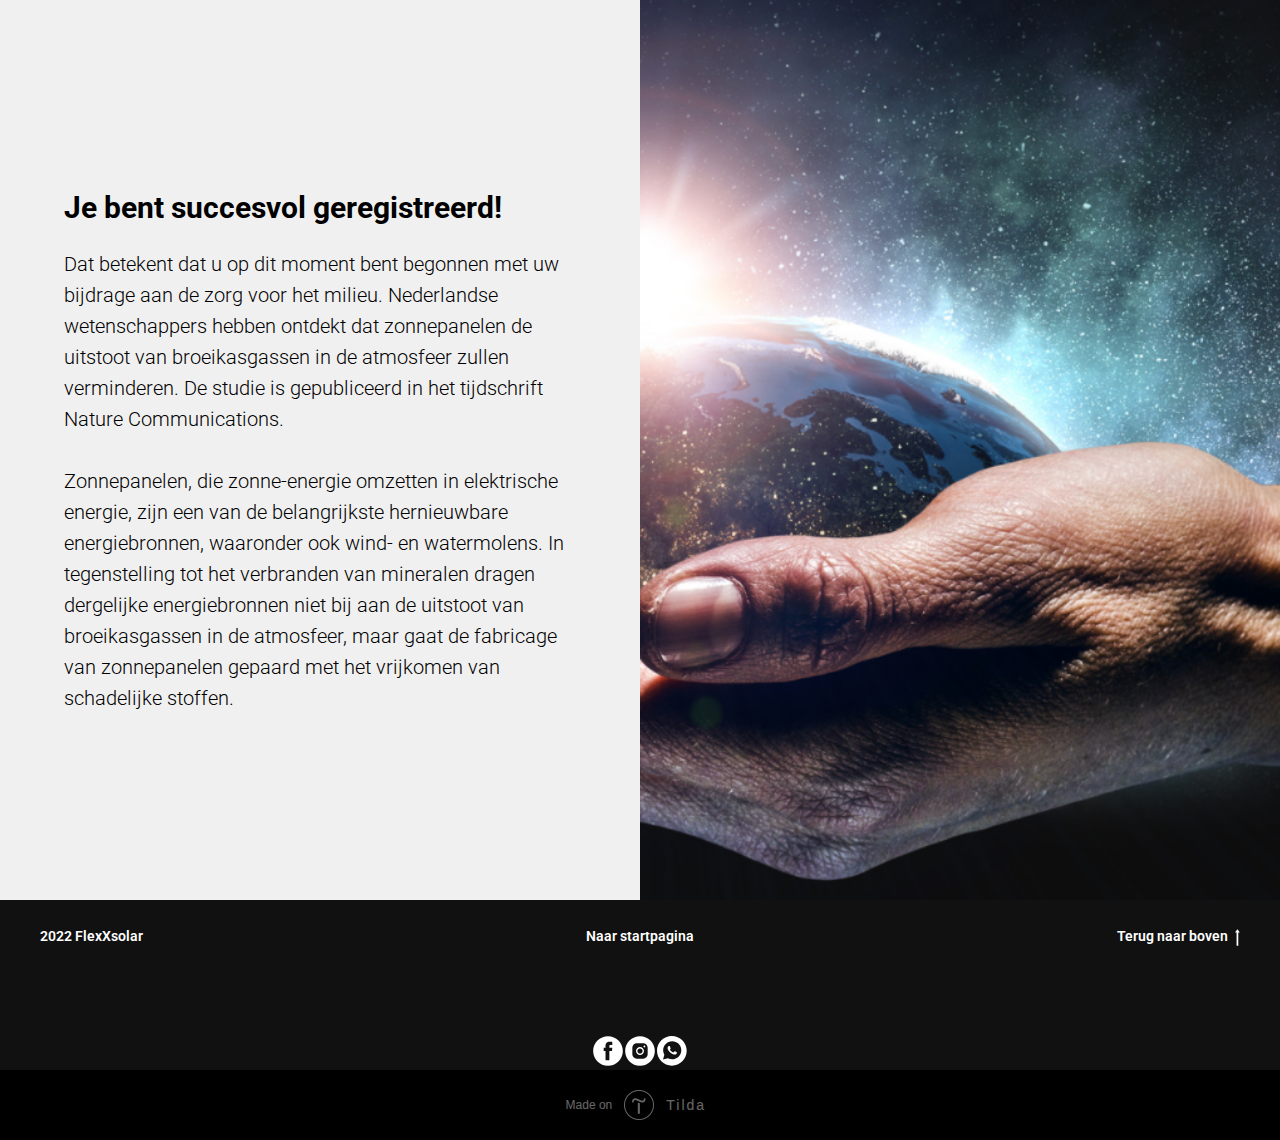
==== registration.html @ 7d0d73cf "Add files via upload" ====
<!DOCTYPE html><html> <head><meta charset="utf-8" /><meta http-equiv="Content-Type" content="text/html; charset=utf-8" /><meta name="viewport" content="width=device-width, initial-scale=1.0" /><!--metatextblock--><title>Blank page</title><meta property="og:url" content="registration.html" /><meta property="og:title" content="Blank page" /><meta property="og:description" content="" /><meta property="og:type" content="website" /><meta property="og:image" content="images/tild3361-6536-4137-a132-383437633136__-__resize__504x__noroot.png" /><link rel="canonical" href="registration.html"><!--/metatextblock--><meta property="fb:app_id" content="257953674358265" /><meta name="format-detection" content="telephone=no" /><meta http-equiv="x-dns-prefetch-control" content="on"><link rel="dns-prefetch" href="https://ws.tildacdn.com"><link rel="shortcut icon" href="images/tildafavicon.ico" type="image/x-icon" /><!-- Assets --><link rel="stylesheet" href="css/tilda-grid-3.0.min.css" type="text/css" media="all" /><link rel="stylesheet" href="css/tilda-blocks-2.14.css?t=1643834799" type="text/css" media="all" /><link rel="preconnect" href="https://fonts.gstatic.com"><link href="https://fonts.googleapis.com/css2?family=Roboto:wght@300;400;500;700&subset=latin,cyrillic" rel="stylesheet"><link rel="stylesheet" href="css/tilda-animation-1.0.min.css" type="text/css" media="all" /><script src="js/jquery-1.10.2.min.js"></script><script src="js/tilda-scripts-3.0.min.js"></script><script src="js/tilda-blocks-2.7.js?t=1643834799"></script><script src="js/lazyload-1.3.min.js" charset="utf-8" async></script><script src="js/tilda-animation-1.0.min.js" charset="utf-8" async></script><script src="js/tilda-cover-1.0.min.js" charset="utf-8" async></script><script src="js/tilda-events-1.0.min.js" charset="utf-8" async></script><html lang="nl"><script type="text/javascript">window.dataLayer = window.dataLayer || [];</script><script type="text/javascript">if((/bot|google|yandex|baidu|bing|msn|duckduckbot|teoma|slurp|crawler|spider|robot|crawling|facebook/i.test(navigator.userAgent))===false && typeof(sessionStorage)!='undefined' && sessionStorage.getItem('visited')!=='y'){	var style=document.createElement('style');	style.type='text/css';	style.innerHTML='@media screen and (min-width: 980px) {.t-records {opacity: 0;}.t-records_animated {-webkit-transition: opacity ease-in-out .2s;-moz-transition: opacity ease-in-out .2s;-o-transition: opacity ease-in-out .2s;transition: opacity ease-in-out .2s;}.t-records.t-records_visible {opacity: 1;}}';	document.getElementsByTagName('head')[0].appendChild(style);	$(document).ready(function() {	$('.t-records').addClass('t-records_animated');	setTimeout(function(){ $('.t-records').addClass('t-records_visible'); sessionStorage.setItem('visited','y');	},400);	});
}</script></head><body class="t-body" style="margin:0;"><!--allrecords--><div id="allrecords" data-tilda-export="yes" class="t-records" data-hook="blocks-collection-content-node" data-tilda-project-id="4938177" data-tilda-page-id="registration" data-tilda-formskey="6434f5f4c13a2fb3610cf78594938177" data-tilda-lazy="yes" data-tilda-project-headcode="yes"><div id="rec407345832" class="r t-rec" style=" " data-animationappear="off" data-record-type="246" ><!-- T218 --><div class="t218"> <div class="t218__blockimgmobile t218__blockimgmobile_padding-0" style="display:none;background-color:#f0f0f0;"><img src="images/tild3361-6536-4137-a132-383437633136__-__empty__noroot.png" data-original="images/tild3361-6536-4137-a132-383437633136__noroot.png" class="t218__imgmobile t-img" ></div> <table class="t218__blocktable" style="height:100vh;background-color:#f0f0f0;" data-height-correct-vh="yes"> <tr> <td class="t218__blocktext"> <div class="t218__textwrapper"> <div class="t218__descrfield t-descr t-descr_xxxl" style=" " field="title"><strong>Je bent succesvol geregistreerd!</strong></div> <div class="t218__textfield t-text t-text_md" style=" " field="text">Dat betekent dat u op dit moment bent begonnen met uw bijdrage aan de zorg voor het milieu. Nederlandse wetenschappers hebben ontdekt dat zonnepanelen de uitstoot van broeikasgassen in de atmosfeer zullen verminderen. De studie is gepubliceerd in het tijdschrift Nature Communications.<br /><br />Zonnepanelen, die zonne-energie omzetten in elektrische energie, zijn een van de belangrijkste hernieuwbare energiebronnen, waaronder ook wind- en watermolens. In tegenstelling tot het verbranden van mineralen dragen dergelijke energiebronnen niet bij aan de uitstoot van broeikasgassen in de atmosfeer, maar gaat de fabricage van zonnepanelen gepaard met het vrijkomen van schadelijke stoffen.</div> </div> </td> <meta itemprop="image" content="images/tild3361-6536-4137-a132-383437633136__noroot.png"> <td class="t218__blockimg t-bgimg" bgimgfiled="img" data-original="images/tild3361-6536-4137-a132-383437633136__noroot.png" style="background-image:url('images/tild3361-6536-4137-a132-383437633136__-__resizeb__20x__noroot.png');"></td> </tr> </table></div></div><div id="rec407351885" class="r t-rec t-rec_pb_60" style="padding-bottom:60px;background-color:#111111; " data-animationappear="off" data-record-type="389" data-bg-color="#111111"><!-- T389 --><div class="t389" id="t-footer_407351885"> <div class="t389__maincontainer" style="height: 70px;"> <div class="t389__content"> <div class="t389__col t389__col_hiddenmobile"> <div class="t389__typo t389__copyright t-name t-name_xs" field="text" style="color: #ffffff;"> 2022 FlexXsolar </div> </div> <div class="t389__col t389__col_center t-align_center"> <div class="t389__centercontainer"> <ul class="t389__list"> <li class="t389__list_item t-name t-name_xs"><a class="t389__typo" style="color: #ffffff;" href="/" data-menu-item-number="1">Naar startpagina</a></li> </ul> </div> </div> <div class="t389__col t389__col_mobile"> <div class="t389__typo t389__copyright t-name t-name_xs" field="text" style="color: #ffffff;"> 2022 FlexXsolar </div> </div> <div class="t389__col"> <div class="t389__scroll t-align_right"> <a class="t389__typo t-name t-name_xs t389_scrolltop" style="color: #ffffff;" href="javascript:t389_scrollToTop();"> Terug naar boven <span class="t389__icon"> <svg width="5" height="17" viewBox="0 0 6 20"> <path fill="#ffffff" d="M5.78 3.85L3.12.28c-.14-.14-.3-.14-.43 0L.03 3.85c-.14.13-.08.27.13.27h1.72V20h2.06V4.12h1.72c.15 0 .22-.07.19-.17a.26.26 0 00-.07-.1z" fill-rule="evenodd"/> </svg> </span> </a> </div> </div> </div> </div></div></div><div id="rec407358016" class="r t-rec t-rec_pt_0 t-rec_pb_0" style="padding-top:0px;padding-bottom:0px;background-color:#111111; " data-animationappear="off" data-record-type="452" data-bg-color="#111111"><!-- T452 --><div class="t452" id="t-footer_407358016"><div class="t452__maincontainer" style="height: 5px;"><div class="t452__content"><div class="t452__col t452__col_hiddenmobile"><div class="t452__typo t452__copyright t-name t-name_xs" field="text" style="color: #ffffff;"></div></div><div class="t452__col t452__col_center t-align_center"><div class="t452__right_social_links"><div class="t452__right_social_links_wrap"><div class="t452__right_social_links_item"><a href="https://www.facebook.com/FlexXsolar/" target="_blank"><svg style="fill:#ffffff;" version="1.1" id="Layer_1" xmlns="http://www.w3.org/2000/svg" xmlns:xlink="http://www.w3.org/1999/xlink" x="0px" y="0px" width="30px" height="30px" viewBox="0 0 48 48" enable-background="new 0 0 48 48" xml:space="preserve"><desc>Facebook</desc><path d="M47.761,24c0,13.121-10.638,23.76-23.758,23.76C10.877,47.76,0.239,37.121,0.239,24c0-13.124,10.638-23.76,23.764-23.76 C37.123,0.24,47.761,10.876,47.761,24 M20.033,38.85H26.2V24.01h4.163l0.539-5.242H26.2v-3.083c0-1.156,0.769-1.427,1.308-1.427 h3.318V9.168L26.258,9.15c-5.072,0-6.225,3.796-6.225,6.224v3.394H17.1v5.242h2.933V38.85z"/></svg></a></div><div class="t452__right_social_links_item"><a href="https://www.instagram.com/flexxsolar_/?utm_medium=copy_link" target="_blank"><svg style="fill:#ffffff;" width="30px" height="30px" viewBox="0 0 30 30" xmlns="http://www.w3.org/2000/svg" xmlns:xlink="http://www.w3.org/1999/xlink"><desc>Instagram</desc><path d="M15,11.014 C12.801,11.014 11.015,12.797 11.015,15 C11.015,17.202 12.802,18.987 15,18.987 C17.199,18.987 18.987,17.202 18.987,15 C18.987,12.797 17.199,11.014 15,11.014 L15,11.014 Z M15,17.606 C13.556,17.606 12.393,16.439 12.393,15 C12.393,13.561 13.556,12.394 15,12.394 C16.429,12.394 17.607,13.561 17.607,15 C17.607,16.439 16.444,17.606 15,17.606 L15,17.606 Z"/><path d="M19.385,9.556 C18.872,9.556 18.465,9.964 18.465,10.477 C18.465,10.989 18.872,11.396 19.385,11.396 C19.898,11.396 20.306,10.989 20.306,10.477 C20.306,9.964 19.897,9.556 19.385,9.556 L19.385,9.556 Z"/><path d="M15.002,0.15 C6.798,0.15 0.149,6.797 0.149,15 C0.149,23.201 6.798,29.85 15.002,29.85 C23.201,29.85 29.852,23.202 29.852,15 C29.852,6.797 23.201,0.15 15.002,0.15 L15.002,0.15 Z M22.666,18.265 C22.666,20.688 20.687,22.666 18.25,22.666 L11.75,22.666 C9.312,22.666 7.333,20.687 7.333,18.28 L7.333,11.734 C7.333,9.312 9.311,7.334 11.75,7.334 L18.25,7.334 C20.688,7.334 22.666,9.312 22.666,11.734 L22.666,18.265 L22.666,18.265 Z"/></svg></a></div><div class="t452__right_social_links_item"><a href="https://web.whatsapp.com/send?phone=+316 20921938" target="_blank"><svg style="fill:#ffffff;" width="30px" height="30px" viewBox="0 0 99 99" version="1.1" xmlns="http://www.w3.org/2000/svg" xmlns:xlink="http://www.w3.org/1999/xlink"><desc>Whatsapp</desc> <path d="M63.892 53.114C63.143 52.739 59.462 50.928 58.775 50.678C58.089 50.428 57.589 50.303 57.09 51.053C56.591 51.803 55.156 53.489 54.719 53.989C54.282 54.489 53.845 54.551 53.097 54.176C52.348 53.801 49.935 53.011 47.075 50.459C44.849 48.473 43.346 46.021 42.909 45.272C42.472 44.522 42.862 44.117 43.237 43.744C43.574 43.408 43.986 42.869 44.36 42.432C44.734 41.995 44.859 41.682 45.109 41.183C45.359 40.683 45.234 40.246 45.047 39.871C44.86 39.496 43.362 35.81 42.738 34.311C42.13 32.851 41.513 33.049 41.053 33.026C40.617 33.004 40.117 33 39.618 33C39.119 33 38.308 33.187 37.621 33.937C36.935 34.687 35 36.498 35 40.184C35 43.87 37.683 47.431 38.058 47.93C38.432 48.43 43.338 55.993 50.85 59.237C52.637 60.009 54.031 60.469 55.119 60.814C56.913 61.384 58.545 61.304 59.836 61.111C61.275 60.896 64.266 59.3 64.89 57.551C65.514 55.802 65.514 54.302 65.327 53.99C65.14 53.677 64.641 53.489 63.892 53.114Z"/> <path fill-rule="evenodd" clip-rule="evenodd" d="M49 98C76.062 98 98 76.062 98 49C98 21.938 76.062 0 49 0C21.938 0 0 21.938 0 49C0 76.062 21.938 98 49 98ZM50.221 17C58.238 17.003 65.763 20.124 71.421 25.789C77.08 31.454 80.194 38.983 80.189 46.992C80.182 63.515 66.737 76.96 50.22 76.96H50.208C45.193 76.958 40.264 75.7 35.887 73.312L20 77.479L24.252 61.949C21.63 57.405 20.25 52.249 20.252 46.967C20.258 30.443 33.703 17 50.221 17Z"/></svg></a></div></div></div></div><div class="t452__col t452__col_mobile"><div class="t452__typo t452__copyright t-name t-name_xs" field="text" style="color: #ffffff;"></div></div><div class="t452__col"><div class="t452__scroll t-align_right"><a class="t452__typo t-name t-name_xs t452_scrolltop" style="color: #ffffff;" href="javascript:t452_scrollToTop();"></a></div></div></div></div></div></div></div><!--/allrecords--><!-- Tilda copyright. Don't remove this line --><div class="t-tildalabel " id="tildacopy" data-tilda-sign="4938177#25233215"><a href="https://tilda.cc/?upm=4938177" class="t-tildalabel__link"><div class="t-tildalabel__wrapper"><div class="t-tildalabel__txtleft">Made on </div><div class="t-tildalabel__wrapimg"><img src="images/tildacopy.png" class="t-tildalabel__img"></div><div class="t-tildalabel__txtright">Tilda</div></div></a></div><!-- Stat --><script type="text/javascript">if (! window.mainTracker) { window.mainTracker = 'tilda'; }	setTimeout(function(){	(function (d, w, k, o, g) { var n=d.getElementsByTagName(o)[0],s=d.createElement(o),f=function(){n.parentNode.insertBefore(s,n);}; s.type = "text/javascript"; s.async = true; s.key = k; s.id = "tildastatscript"; s.src=g; if (w.opera=="[object Opera]") {d.addEventListener("DOMContentLoaded", f, false);} else { f(); } })(document, window, 'c936b36c0a48d97303f5f441e2adf989','script','js/tilda-stat-1.0.min.js');	}, 2000);</script></body></html>
---- css/tilda-grid-3.0.min.css ----
.t-clear,.t-container:after,.t-container_100:after,.t-container_10:after,.t-container_8:after{clear:both}*,:after,:before{-webkit-box-sizing:content-box;-moz-box-sizing:content-box;box-sizing:content-box}a,b,blockquote,center,code,div,h1,h2,h3,h4,h5,h6,i,img,p,pre,span,table,td,th,tr,u,video{margin:0;padding:0;border:0}.t-row{margin:0}.t-container,.t-container_10,.t-container_8{margin-left:auto;margin-right:auto;padding:0;width:100%}.t-container{max-width:1200px}.t-container.flexx,.t-container_flex{display:-webkit-box;display:-moz-box;display:-ms-flexbox;display:-webkit-flex;display:flex}.t-container_100{width:100%;padding:0}.t-container_10{max-width:1000px}.t-container_8{max-width:800px}.t-container:after,.t-container:before,.t-container_100:after,.t-container_100:before,.t-container_10:after,.t-container_10:before,.t-container_8:after,.t-container_8:before{display:table;content:" "}.t-col{display:inline;float:left;margin-left:20px;margin-right:20px;width:100%}.t-col.flexx,.t-col_flex{align-items:stretch;height:inherit;margin-top:auto;margin-bottom:auto}.t-col_1{max-width:60px}.t-col_2{max-width:160px}.t-col_3{max-width:260px}.t-col_4{max-width:360px}.t-col_5{max-width:460px}.t-col_6{max-width:560px}.t-col_7{max-width:660px}.t-col_8{max-width:760px}.t-col_9{max-width:860px}.t-col_10{max-width:960px}.t-col_11{max-width:1060px}.t-col_12{max-width:1160px}.t-col_100{max-width:100vw}.t-prefix_1{padding-left:100px}.t-prefix_2{padding-left:200px}.t-prefix_3{padding-left:300px}.t-prefix_4{padding-left:400px}.t-prefix_5{padding-left:500px}.t-prefix_6{padding-left:600px}.t-prefix_7{padding-left:700px}.t-prefix_8{padding-left:800px}.t-prefix_9{padding-left:900px}.t-prefix_10{padding-left:1000px}.t-prefix_11{padding-left:1100px}.t-prefix_12{padding-left:1200px}.t-width{width:100%}.t-width_1{max-width:60px}.t-width_2{max-width:160px}.t-width_3{max-width:260px}.t-width_4{max-width:360px}.t-width_5{max-width:460px}.t-width_6{max-width:560px}.t-width_7{max-width:660px}.t-width_8{max-width:760px}.t-width_9{max-width:860px}.t-width_10{max-width:960px}.t-width_11{max-width:1060px}.t-width_12{max-width:1160px}.t-width_100{max-width:100%}.t-cell{display:table-cell;vertical-align:middle;height:100%;margin-left:0;margin-right:0}.t-cell_25{width:25vw}.t-cell_33{width:33.3333333vw}.t-cell_50{width:50vw}.t-cell_100{width:100vw}@media screen and (max-width:1200px){.t-container{max-width:960px;padding:0}.t-container_10{max-width:780px}.t-container_8{max-width:640px}.t-col{display:inline;float:left;margin-left:10px;margin-right:10px;width:100%}.t-col_1{max-width:60px}.t-col_2{max-width:140px}.t-col_3{max-width:220px}.t-col_4{max-width:300px}.t-col_5{max-width:380px}.t-col_6{max-width:460px}.t-col_7{max-width:540px}.t-col_8{max-width:620px}.t-col_9{max-width:700px}.t-col_10{max-width:780px}.t-col_11{max-width:860px}.t-col_12{max-width:940px}.t-prefix_1{padding-left:80px}.t-prefix_2{padding-left:160px}.t-prefix_3{padding-left:240px}.t-prefix_4{padding-left:320px}.t-prefix_5{padding-left:400px}.t-prefix_6{padding-left:480px}.t-prefix_7{padding-left:560px}.t-prefix_8{padding-left:640px}.t-prefix_9{padding-left:720px}.t-prefix_10{padding-left:800px}.t-prefix_11{padding-left:880px}.t-prefix_12{padding-left:960px}.t-width_1{max-width:60px}.t-width_2{max-width:140px}.t-width_3{max-width:220px}.t-width_4{max-width:300px}.t-width_5{max-width:380px}.t-width_6{max-width:460px}.t-width_7{max-width:540px}.t-width_8{max-width:620px}.t-width_9{max-width:700px}.t-width_10{max-width:780px}.t-width_11{max-width:860px}.t-width_12{max-width:940px}.t-width_100{max-width:100%}}@media screen and (max-width:960px){.t-col,.t-container.flexx,.t-container_flex{display:block}.t-container{max-width:640px}.t-col,.t-col_1,.t-col_10,.t-col_11,.t-col_12,.t-col_2,.t-col_3,.t-col_4,.t-col_5,.t-col_6,.t-col_7,.t-col_8,.t-col_9{width:100%;max-width:100%}.t-col{float:none;padding-left:20px;padding-right:20px;margin:0;box-sizing:border-box}.t-prefix_1,.t-prefix_10,.t-prefix_11,.t-prefix_12,.t-prefix_2,.t-prefix_3,.t-prefix_4,.t-prefix_5,.t-prefix_6,.t-prefix_7,.t-prefix_8,.t-prefix_9{padding-left:none}}
---- css/tilda-blocks-2.14.css ----
.t-body{margin:0}#allrecords{-webkit-font-smoothing:antialiased;background-color:none}#allrecords a{color:#ff8562;text-decoration:none}#allrecords a[href^=tel]{color:inherit;text-decoration:none}#allrecords ol{padding-left:22px}#allrecords ul{padding-left:20px}#allrecords b,#allrecords strong{font-weight:700}@media print{body,html{min-width:1200px;max-width:1200px;padding:0;margin:0 auto;border:none}}.t-text{font-family:'Roboto',Arial,sans-serif;font-weight:300;color:#000}.t-text_xs{font-size:15px;line-height:1.55}.t-text_sm{font-size:18px;line-height:1.55}.t-text_md{font-size:20px;line-height:1.55}.t-text_lg{font-size:22px;line-height:1.55}.t-text_weight_plus{font-weight:400}.t-text-impact{font-family:'Roboto',Arial,sans-serif;font-weight:300;color:#000}.t-text-impact_xs{font-size:26px;line-height:1.5}.t-text-impact_sm{font-size:32px;line-height:1.35}.t-text-impact_md{font-size:38px;line-height:1.35}.t-text-impact_lg{font-size:42px;line-height:1.23}.t-name{font-family:'Roboto',Arial,sans-serif;font-weight:600;color:#000}.t-name_xs{font-size:16px;line-height:1.35}.t-name_sm{font-size:18px;line-height:1.35}.t-name_md{font-size:20px;line-height:1.35}.t-name_lg{font-size:22px;line-height:1.35}.t-name_xl{font-size:24px;line-height:1.35}.t-heading{font-family:'Roboto',Arial,sans-serif;font-weight:600;color:#000}.t-heading_xs{font-size:26px;line-height:1.23}.t-heading_sm{font-size:28px;line-height:1.17}.t-heading_md{font-size:30px;line-height:1.17}.t-heading_lg{font-size:32px;line-height:1.17}.t-title{font-family:'Roboto',Arial,sans-serif;font-weight:600;color:#000}.t-title_xxs{font-size:36px;line-height:1.23}.t-title_xs{font-size:42px;line-height:1.23}.t-title_sm{font-size:48px;line-height:1.23}.t-title_md{font-size:52px;line-height:1.23}.t-title_lg{font-size:64px;line-height:1.23}.t-title_xl{font-size:72px;line-height:1.17}.t-title_xxl{font-size:82px;line-height:1.17}.t-descr{font-family:'Roboto',Arial,sans-serif;font-weight:300;color:#000}.t-descr_xxs{font-size:14px;line-height:1.55}.t-descr_xs{font-size:16px;line-height:1.55}.t-descr_sm{font-size:18px;line-height:1.55}.t-descr_md{font-size:20px;line-height:1.55}.t-descr_lg{font-size:22px;line-height:1.55}.t-descr_xl{font-size:24px;line-height:1.5}.t-descr_xxl{font-size:26px;line-height:1.45}.t-descr_xxxl{font-size:30px;line-height:1.45;letter-spacing:.45}.t-uptitle{font-family:'Roboto',Arial,sans-serif;font-weight:600;color:#000;letter-spacing:2.5px}.t-uptitle_xs{font-size:12px}.t-uptitle_sm{font-size:14px}.t-uptitle_md{font-size:16px}.t-uptitle_lg{font-size:18px}.t-uptitle_xl{font-size:20px;letter-spacing:2px}.t-uptitle_xxl{font-size:22px;letter-spacing:2px}.t-uptitle_xxxl{font-size:24px;letter-spacing:2px}@media screen and (max-width:1200px){.t-text_xs{font-size:14px}.t-text_sm{font-size:16px}.t-text_md{font-size:18px}.t-text_lg{font-size:20px}.t-text-impact_md{font-size:30px}.t-descr_xxs{font-size:12px}.t-descr_xs{font-size:14px}.t-descr_sm{font-size:16px}.t-descr_md{font-size:18px}.t-descr_lg{font-size:20px}.t-descr_xl{font-size:22px}.t-descr_xxl{font-size:22px}.t-descr_xxxl{font-size:26px}.t-uptitle_md{font-size:14px}.t-uptitle_lg{font-size:16px}.t-uptitle_xl{font-size:18px}.t-uptitle_xxl{font-size:20px}.t-uptitle_xxxl{font-size:22px}.t-title_xxs{font-size:32px}.t-title_xs{font-size:38px}.t-title_sm{font-size:44px}.t-title_md{font-size:48px}.t-title_lg{font-size:60px}.t-title_xl{font-size:68px}.t-title_xxl{font-size:78px}.t-name_xs{font-size:14px}.t-name_sm{font-size:16px}.t-name_md{font-size:18px}.t-name_lg{font-size:20px}.t-name_xl{font-size:22px}.t-heading_xs{font-size:24px}.t-heading_sm{font-size:26px}.t-heading_md{font-size:28px}.t-heading_lg{font-size:30px}}@media screen and (max-width:640px){.t-text_xs{font-size:12px;line-height:1.45}.t-text_sm{font-size:14px;line-height:1.45}.t-text_md{font-size:16px;line-height:1.45}.t-text_lg{font-size:18px;line-height:1.45}.t-text-impact_sm{font-size:22px}.t-text-impact_md{font-size:26px}.t-text-impact_lg{font-size:28px}.t-descr_xs{font-size:12px;line-height:1.45}.t-descr_sm{font-size:14px;line-height:1.45}.t-descr_md{font-size:16px;line-height:1.45}.t-descr_lg{font-size:18px;line-height:1.45}.t-descr_xl{font-size:20px;line-height:1.4}.t-descr_xxl{font-size:20px}.t-descr_xxxl{font-size:22px}.t-uptitle_xs{font-size:10px}.t-uptitle_sm{font-size:10px}.t-uptitle_md{font-size:12px}.t-uptitle_lg{font-size:14px}.t-uptitle_xl{font-size:16px}.t-uptitle_xxl{font-size:18px}.t-uptitle_xxxl{font-size:20px}.t-title_xxs{font-size:28px}.t-title_xs{font-size:30px}.t-title_sm{font-size:30px}.t-title_md{font-size:30px}.t-title_lg{font-size:30px}.t-title_xl{font-size:32px}.t-title_xxl{font-size:36px}.t-name_xs{font-size:12px}.t-name_sm{font-size:14px}.t-name_md{font-size:16px}.t-name_lg{font-size:18px}.t-name_xl{font-size:20px}.t-heading_xs{font-size:22px}.t-heading_sm{font-size:24px}.t-heading_md{font-size:24px}.t-heading_lg{font-size:26px}}@media screen and (max-width:480px){.t-title_xl{font-size:30px}.t-title_xxl{font-size:30px}}.t-records{-webkit-font_smoothing:antialiased;background-color:none}.t-records a{color:#ff8562;text-decoration:none}.t-records a[href^=tel]{color:inherit;text-decoration:none}.t-records ol{padding-left:22px;margin-top:0;margin-bottom:10px}.t-records ul{padding-left:20px;margin-top:0;margin-bottom:10px}.t-btn{display:inline-block;font-family:'Roboto',Arial,sans-serif;height:60px;border:0 none;font-size:16px;padding-left:60px;padding-right:60px;text-align:center;white-space:nowrap;vertical-align:middle;font-weight:700;background-image:none;cursor:pointer;-webkit-appearance:none;-webkit-user-select:none;-moz-user-select:none;-ms-user-select:none;-o-user-select:none;user-select:none;-webkit-box-sizing:border-box;-moz-box-sizing:border-box;box-sizing:border-box}.t-btn td{vertical-align:middle}.t-btn_sending{opacity:.5}@media screen and (max-width:640px){.t-btn{white-space:normal;padding-left:30px;padding-right:30px}}.t-btn_xs{height:35px;font-size:13px;padding-left:15px;padding-right:15px}.t-btn_sm{height:45px;font-size:14px;padding-left:30px;padding-right:30px}.t-btn_lg{height:60px;font-size:22px;padding-left:70px;padding-right:70px}.t-btn_xl{height:80px;font-size:26px;padding-left:80px;padding-right:80px}.t-btn_xxl{height:100px;font-size:30px;padding-left:90px;padding-right:90px}@media screen and (max-width:640px){.t-btn_sm{padding-left:20px;padding-right:20px}.t-btn_lg{font-size:18px;padding-left:40px;padding-right:40px}.t-btn_xl{font-size:22px;padding-left:50px;padding-right:50px}.t-btn_xxl{font-size:26px;padding-left:60px;padding-right:60px}}.t-btntext{font-family:'Roboto',Arial,sans-serif;color:#000;font-size:20px;line-height:1.55;font-weight:700;text-decoration:none;cursor:pointer;display:inline-block}.t-btntext_sm{font-size:16px}.t-btntext_lg{font-size:24px}.t-uppercase.t-btntext{font-size:16px}.t-uppercase.t-btntext_sm{font-size:14px}.t-uppercase.t-btntext_lg{font-size:20px}.t-btntext:after{content:"\00a0→";font-family:Arial,Helvetica,sans-serif}@media screen and (max-width:640px){.t-btntext_lg{font-size:20px}}@media screen and (max-width:1200px){.t-screenmin-1200px{display:none}}@media screen and (max-width:980px){.t-screenmin-980px{display:none}}@media screen and (max-width:640px){.t-screenmin-640px{display:none}}@media screen and (max-width:480px){.t-screenmin-480px{display:none}}@media screen and (max-width:320px){.t-screenmin-320px{display:none}}@media screen and (min-width:321px){.t-screenmax-320px{display:none}}@media screen and (min-width:481px){.t-screenmax-480px{display:none}}@media screen and (min-width:641px){.t-screenmax-640px{display:none}}@media screen and (min-width:981px){.t-screenmax-980px{display:none}}@media screen and (min-width:1201px){.t-screenmax-1200px{display:none}}.t-hidden{display:none}.t-opacity_50{filter:alpha(opacity=50);KHTMLOpacity:.5;MozOpacity:.5;opacity:.5}.t-opacity_70{filter:alpha(opacity=70);KHTMLOpacity:.7;MozOpacity:.7;opacity:.7}.t-uppercase{text-transform:uppercase}.t-align_center{text-align:center}.t-align_left{text-align:left}.t-align_right{text-align:right}.t-margin_auto{margin-left:auto;margin-right:auto}.t-valign_middle{vertical-align:middle}.t-valign_top{vertical-align:top}.t-valign_bottom{vertical-align:bottom}.t-margin_left_auto{margin-right:0;margin-left:auto}.t-tildalabel{background-color:#000;color:#fff;width:100%;height:70px;font-family:Arial;font-size:14px}.t-tildalabel:hover .t-tildalabel__wrapper{opacity:1}.t-tildalabel_white{background-color:#fff;color:#000}.t-tildalabel_gray{background-color:#eee;color:#000}.t-tildalabel__wrapper{display:table;height:30px;width:270px;margin:0 auto;padding-top:20px;opacity:.4}.t-tildalabel__txtleft{display:table-cell;width:120px;height:30px;vertical-align:middle;text-align:right;padding-right:12px;font-weight:300;font-size:12px}.t-tildalabel__wrapimg{display:table-cell;width:30px;height:30px;vertical-align:middle}.t-tildalabel__img{width:30px;height:30px;vertical-align:middle}.t-tildalabel__txtright{display:table-cell;width:120px;height:30px;vertical-align:middle;padding-left:12px;font-weight:500;letter-spacing:2px}.t-tildalabel__link{color:#fff;text-decoration:none;vertical-align:middle}.t-tildalabel_white .t-tildalabel__link,.t-tildalabel_gray .t-tildalabel__link{color:#000}.t-tildalabel-free{padding:35px 0 45px;height:auto;text-align:center}.t-tildalabel-free__main{max-width:340px;display:block;margin:0 auto;line-height:1.4;letter-spacing:.2px;color:inherit;opacity:.4}.t-tildalabel-free__links-wr{display:table;margin:30px auto 0}.t-tildalabel-free__txt-link{display:table-cell;padding:0 15px;font-size:13px;text-decoration:none;color:inherit;opacity:.25}.t-tildalabel-free__txt-link:hover,.t-tildalabel-free__main:hover{opacity:1}@media screen and (max-width:640px){.t-tildalabel-free__txt-link{display:block;padding:5px 30px}.t-tildalabel-free__main{opacity:.7}.t-tildalabel-free__txt-link{opacity:.4}}.clearfix:before,.clearfix:after{display:table;content:" "}.clearfix:after{clear:both}.center-block{display:block;margin-right:auto;margin-left:auto}.t-mbfix{opacity:.01;-webkit-transform:translateX(0);-ms-transform:translateX(0);transform:translateX(0);position:fixed;width:100%;height:500px;background-color:white;top:0;left:0;z-index:10000;-webkit-transition:all 0.1s ease;transition:all 0.1s ease}.t-mbfix_hide{-webkit-transform:translateX(3000px);-ms-transform:translateX(3000px);transform:translateX(3000px)}.r_anim{-webkit-transition:opacity 0.5s;transition:opacity 0.5s}.r_hidden{opacity:0}.r_showed{opacity:1}img:not([src]){visibility:hidden}.t-popup{display:none}.t-body_scroll-locked{position:fixed;left:0;width:100%;height:100%;overflow:hidden}.t-submit{font-family:'Roboto',Arial,sans-serif}.t-input{font-family:'Roboto',Arial,sans-serif}.t-input__vis-ph{font-family:'Roboto',Arial,sans-serif}.t-select{font-family:'Roboto',Arial,sans-serif}.t-form .uploadcare-widget-button{font-family:'Roboto',Arial,sans-serif}.t-input-error{font-family:'Roboto',Arial,sans-serif}.t-form__errorbox-wrapper{font-family:'Roboto',Arial,sans-serif}.t-form__errorbox-text{font-family:'Roboto',Arial,sans-serif}.t-form__errorbox-item{font-family:'Roboto',Arial,sans-serif}.t-form__successbox{font-family:'Roboto',Arial,sans-serif}.t-rec_pt_0{padding-top:0}.t-rec_pt_15{padding-top:15px}.t-rec_pt_30{padding-top:30px}.t-rec_pt_45{padding-top:45px}.t-rec_pt_60{padding-top:60px}.t-rec_pt_75{padding-top:75px}.t-rec_pt_90{padding-top:90px}.t-rec_pt_105{padding-top:105px}.t-rec_pt_120{padding-top:120px}.t-rec_pt_135{padding-top:135px}.t-rec_pt_150{padding-top:150px}.t-rec_pt_165{padding-top:165px}.t-rec_pt_180{padding-top:180px}.t-rec_pt_195{padding-top:195px}.t-rec_pt_210{padding-top:210px}.t-rec_pb_0{padding-bottom:0}.t-rec_pb_15{padding-bottom:15px}.t-rec_pb_30{padding-bottom:30px}.t-rec_pb_45{padding-bottom:45px}.t-rec_pb_60{padding-bottom:60px}.t-rec_pb_75{padding-bottom:75px}.t-rec_pb_90{padding-bottom:90px}.t-rec_pb_105{padding-bottom:105px}.t-rec_pb_120{padding-bottom:120px}.t-rec_pb_135{padding-bottom:135px}.t-rec_pb_150{padding-bottom:150px}.t-rec_pb_165{padding-bottom:165px}.t-rec_pb_180{padding-bottom:180px}.t-rec_pb_195{padding-bottom:195px}.t-rec_pb_210{padding-bottom:210px}@media screen and (max-width:480px){.t-rec_pt_0{padding-top:0}.t-rec_pt_15{padding-top:15px}.t-rec_pt_30{padding-top:30px}.t-rec_pt_45{padding-top:45px}.t-rec_pt_60{padding-top:60px}.t-rec_pt_75{padding-top:75px}.t-rec_pt_90{padding-top:90px}.t-rec_pt_105{padding-top:90px}.t-rec_pt_120{padding-top:90px!important}.t-rec_pt_135{padding-top:90px!important}.t-rec_pt_150{padding-top:90px!important}.t-rec_pt_165{padding-top:90px!important}.t-rec_pt_180{padding-top:120px!important}.t-rec_pt_195{padding-top:120px!important}.t-rec_pt_210{padding-top:120px!important}.t-rec_pb_0{padding-bottom:0}.t-rec_pb_15{padding-bottom:15px}.t-rec_pb_30{padding-bottom:30px}.t-rec_pb_45{padding-bottom:45px}.t-rec_pb_60{padding-bottom:60px}.t-rec_pb_75{padding-bottom:75px}.t-rec_pb_90{padding-bottom:90px}.t-rec_pb_105{padding-bottom:90px}.t-rec_pb_120{padding-bottom:90px!important}.t-rec_pb_135{padding-bottom:90px!important}.t-rec_pb_150{padding-bottom:90px!important}.t-rec_pb_165{padding-bottom:90px!important}.t-rec_pb_180{padding-bottom:120px!important}.t-rec_pb_195{padding-bottom:120px!important}.t-rec_pb_210{padding-bottom:120px!important}}@media screen and (max-width:480px){.t-rec_pt-res-480_0{padding-top:0!important}.t-rec_pt-res-480_15{padding-top:15px!important}.t-rec_pt-res-480_30{padding-top:30px!important}.t-rec_pt-res-480_45{padding-top:45px!important}.t-rec_pt-res-480_60{padding-top:60px!important}.t-rec_pt-res-480_75{padding-top:75px!important}.t-rec_pt-res-480_90{padding-top:90px!important}.t-rec_pt-res-480_105{padding-top:105px!important}.t-rec_pt-res-480_120{padding-top:120px!important}.t-rec_pt-res-480_135{padding-top:135px!important}.t-rec_pt-res-480_150{padding-top:150px!important}.t-rec_pt-res-480_165{padding-top:165px!important}.t-rec_pt-res-480_180{padding-top:180px!important}.t-rec_pt-res-480_195{padding-top:195px!important}.t-rec_pt-res-480_210{padding-top:210px!important}.t-rec_pb-res-480_0{padding-bottom:0!important}.t-rec_pb-res-480_15{padding-bottom:15px!important}.t-rec_pb-res-480_30{padding-bottom:30px!important}.t-rec_pb-res-480_45{padding-bottom:45px!important}.t-rec_pb-res-480_60{padding-bottom:60px!important}.t-rec_pb-res-480_75{padding-bottom:75px!important}.t-rec_pb-res-480_90{padding-bottom:90px!important}.t-rec_pb-res-480_105{padding-bottom:105px!important}.t-rec_pb-res-480_120{padding-bottom:120px!important}.t-rec_pb-res-480_135{padding-bottom:135px!important}.t-rec_pb-res-480_150{padding-bottom:150px!important}.t-rec_pb-res-480_165{padding-bottom:165px!important}.t-rec_pb-res-480_180{padding-bottom:180px!important}.t-rec_pb-res-480_195{padding-bottom:195px!important}.t-rec_pb-res-480_210{padding-bottom:210px!important}}.t142 .t142__submit-overflowed{line-height:1.1!important}.t142 .t142__text{display:table-cell;vertical-align:middle;height:inherit}.t142 .t142__wrapone{position:relative}.t142 .t142__wraptwo{position:relative;z-index:1;text-align:center}.t142 .t142__submit{font-family:'Roboto',Arial,sans-serif;text-align:center;line-height:60px;border:0 none;font-size:16px;padding-left:60px;padding-right:60px;-webkit-appearance:none;font-weight:700;background:none;cursor:pointer;box-sizing:content-box}.t142 .t142__submit_size_sm{height:40px;line-height:40px;font-size:14px;padding-left:30px;padding-right:30px}.t142 .t142__submit_size_lg{height:60px;line-height:60px;font-size:22px;padding-left:70px;padding-right:70px}.t142 .t142__submit_size_xl{height:80px;line-height:80px;font-size:26px;padding-left:80px;padding-right:80px}.t142 .t142__submit_size_xxl{height:100px;line-height:100px;font-size:30px;padding-left:90px;padding-right:90px}@media screen and (max-width:640px){.t142__wraptwo{margin-left:20px;margin-right:20px}.t142 .t142__submit{white-space:normal;padding-left:30px;padding-right:30px;-webkit-border-radius:0}.t142 .t142__submit_size_lg,.t142 .t142__submit_size_xl,.t142 .t142__submit_size_xxl{height:60px;line-height:60px;font-size:18px;padding-left:40px;padding-right:40px}.t142 .t142__submit_size_lg .t142__text,.t142 .t142__submit_size_xl .t142__text,.t142 .t142__submit_size_xxl .t142__text{height:60px}}.t181{text-align:left}.t181__wrapper{padding-top:42px;padding-bottom:42px}.t181__title{color:#fff;padding:24px 0 38px 0;letter-spacing:1px}.t181__descr{color:#afafaf;padding:0 0 30px 0}.t181 .t-btn:nth-child(1){margin-right:10px}.t181 .t-btn{margin-top:8px}@media screen and (max-width:640px){.t181 .t-btn:nth-child(2){margin-left:0}.t181 .t-btn{margin:5px;margin-left:0}}.t189{text-align:left}.t189__wrapper{padding-top:42px;padding-bottom:42px}.t189__title{font-size:26px;line-height:34px;color:#fff;padding:20px 0 20px 0;letter-spacing:1px}.t189__descr{color:#afafaf;padding:0 0 30px 0}.t189 .t-btn:nth-child(1){margin-right:10px}.t189 .t-btn{margin-top:8px}@media screen and (max-width:640px){.t189__title{font-size:26px;line-height:30px}.t189 .t-btn:nth-child(2){margin-left:0}.t189 .t-btn{margin:5px;margin-left:0}}.t218__blocktable{width:100%;height:700px;margin:0;padding:0;border:0;border-spacing:0}.t218__blocktext{width:50%;height:100%;vertical-align:middle}.t218__blockimg{width:50%;height:100%;vertical-align:middle;-webkit-background-size:cover;-moz-background-size:cover;-o-background-size:cover;background-size:cover;background-repeat:no-repeat;background-position:center center;border:0;margin:0;padding:0}.t218__textwrapper{margin:10%}.t218__textfield{padding-top:20px}.t218__imgmobile{width:auto;max-width:100%;vertical-align:middle;margin:0}.t218__btn-container{width:100%}.t218__btn-wrapper{display:inline-block;padding-top:60px}.t218__btntext-wrapper{display:inline-block;padding-top:45px}@media screen and (max-width:980px){.t218__blockimg{display:none}.t218__blockimgmobile{display:block!important;text-align:center;width:100%;padding:60px 0 0 0}.t218__blockimgmobile_padding-0{padding:0}.t218__blocktable{height:auto!important}.t218__textfield{padding-bottom:50px}.t218__btn-wrapper{padding-top:0;padding-bottom:40px}.t218__btntext-wrapper{padding-top:0;padding-bottom:40px}}@media screen and (max-width:640px){.t218__descrfield{padding-top:50px;width:100%}.t218__textfield{width:100%}.t218__textwrapper{margin:20px}}.t225__title{padding-top:8px;padding-bottom:3px}.t225__uptitle{padding-top:10px;padding-bottom:50px}.t225__descr{padding:41px 0 0 0}.t-menusub__menu{display:none}.t228{width:100%;height:80px;z-index:2000;position:fixed;top:0;box-shadow:0 1px 3px rgba(0,0,0,0);transition:background-color .3s linear}.t228__beforeready{visibility:hidden}.t228 ul{margin:0}.t228__maincontainer{width:100%;height:80px;display:table}.t228__maincontainer.t228__c12collumns{max-width:1200px;margin:0 auto}.t228__leftside{display:table-cell;vertical-align:middle}.t228__centerside{display:table-cell;vertical-align:middle;text-align:center;width:100%}.t228__centerside.t228__menualign_left{text-align:left}.t228__centerside.t228__menualign_right{text-align:right}.t228__rightside{display:table-cell;vertical-align:middle;text-align:right}.t228__right_langs_lang a[href=""]{cursor:text}.t228 .lastside{display:table-cell;vertical-align:middle}.t228__padding40px{width:40px}.t228__maincontainer.t228__c12collumns .t228__padding40px{width:20px}.t228__logo{display:inline-block;font-size:24px;font-weight:400;white-space:nowrap;padding-right:30px}.t228__imglogo{margin-right:30px;vertical-align:middle}.t228__list{list-style-type:none;margin:0;padding:0!important;transition:opacity ease-in-out .2s}.t228__list_item{clear:both;font-family:'Roboto',Arial,sans-serif;font-size:16px;display:inline-block;padding-left:15px;padding-right:15px;margin:0;color:#000;white-space:nowrap}.t228__list_item .t-active{opacity:.7}.t228__list_item:first-child{padding-left:0}.t228__list_item:last-child{padding-right:0}.t228__leftcontainer{display:inline-block}.t228__rightcontainer{display:table;text-align:right;width:auto;position:relative;float:right}.t228__right_descr{padding-left:30px;display:table-cell;vertical-align:middle;white-space:nowrap;font-family:'Roboto',Arial,sans-serif;font-size:13px;color:#000}.t228__right_buttons{padding-left:30px;display:table-cell;vertical-align:middle}.t228__right_buttons_wrap{display:table;width:auto;float:right}.t228__right_buttons_but{display:table-cell;vertical-align:middle}.t228__right_share_buttons{display:table-cell;vertical-align:middle;min-width:220px}.t228 .b-share{display:table!important;float:right}.t228 .b-share-btn__wrap{display:table-cell!important;float:none!important;padding-left:5px!important}.t228__right_langs{padding-left:30px;display:table-cell;vertical-align:middle}.t228__right_langs_wrap{display:table;width:auto;float:right}.t228__right_langs_lang{display:table-cell;vertical-align:middle;padding:0 10px;font-family:'Roboto',Arial,sans-serif;font-size:16px;color:#000;word-break:keep-all}.t228__right_social_links{padding-left:30px;display:table-cell;vertical-align:middle;line-height:0}.t228__right_social_links_wrap{display:table;width:auto}.t228__right_social_links a{display:block;vertical-align:middle}.t228__right_social_links_item{display:table-cell;vertical-align:middle;padding:0 5px}.t228__mobile{display:none;width:100%;top:0;z-index:990}.t228 a,#allrecords .t228 a{text-decoration:none;color:#000}.t228 .t-btn{height:40px;font-size:14px;padding-left:30px;padding-right:30px;margin-left:10px}.t228__right_langs_lang a,.t228__right_langs_lang .t794__tm-link{white-space:nowrap}@media screen and (max-width:1200px){.t228__padding40px{width:20px}.t228__maincontainer.t228__c12collumns .t228__padding40px{width:20px}.t228__imglogo{margin-right:15px}.t228__logo{padding-right:15px}.t228__right_descr{padding-left:15px}.t228__right_buttons{padding-left:15px}.t228__right_share_buttons{padding-left:15px}.t228__right_langs{padding-left:15px}.t228__right_social_links{padding-left:15px}}@media screen and (max-width:980px){.t228__list_hidden{opacity:1}.t228{position:static;text-align:center;display:block;margin:0;padding:0;height:auto!important}.t228__maincontainer{height:auto!important;display:block}.t228__mobile.t228__positionfixed+.t228.t228__positionfixed{top:64px}.t228__leftside,.t228__rightside,.t228__centerside{display:block;text-align:center;float:none}.t228__leftcontainer,.t228__centercontainer,.t228__rightcontainer{padding:20px 0}.t228__imglogo{width:auto!important;box-sizing:border-box;padding:20px;margin:0 auto}.t228__imglogomobile.t228__imglogo{width:100%!important;min-width:100%!important}.t228__padding40px{display:none}.t228__padding10px{display:none}.t228__rightcontainer{display:table;position:static;float:none;text-align:center;margin:0 auto}.t228__right_share_buttons{display:table;position:static;padding:15px 0;margin:0 auto;text-align:center;float:none;min-width:inherit}.t228__right_buttons{display:table;padding:15px 0;margin:0 auto;text-align:center}.t228__right_descr,.t228__right_langs,.t228__right_social_links{display:table;padding:10px 0;margin:0 auto;text-align:center}.t228__logo{text-align:center;margin:20px}.t228 img{float:inherit}.t228 .t228__list_item{display:block;text-align:center;padding:10px!important;white-space:normal}.t228__list_item a{display:inline-block}.t228 .t-btn{margin-left:5px;margin-left:5px}.t228__logo{white-space:normal;padding:0}.t228.t228__hidden{display:none;height:100%}.t228__mobile{background-color:#111;display:block}.t228__mobile_text{position:absolute;color:#fff;top:50%;max-width:calc(100% - 80px);-webkit-transform:translateY(-50%);transform:translateY(-50%);left:20px}.t228__mobile_container{padding:20px;position:relative;min-height:24px}.t228__burger{position:absolute;top:50%;margin-top:-10px;right:20px;width:28px;height:20px;-webkit-transform:rotate(0deg);transform:rotate(0deg);transition:.5s ease-in-out;cursor:pointer;z-index:1003}.t228__burger span{display:block;position:absolute;width:100%;opacity:1;left:0;-webkit-transform:rotate(0deg);transform:rotate(0deg);transition:.25s ease-in-out;height:3px;background-color:#fff}.t228__burger span:nth-child(1){top:0}.t228__burger span:nth-child(2),.t228__burger span:nth-child(3){top:8px}.t228__burger span:nth-child(4){top:16px}.t228_opened .t228__burger span:nth-child(1){top:8px;width:0%;left:50%}.t228_opened .t228__burger span:nth-child(2){-webkit-transform:rotate(45deg);transform:rotate(45deg)}.t228_opened .t228__burger span:nth-child(3){-webkit-transform:rotate(-45deg);transform:rotate(-45deg)}.t228_opened .t228__burger span:nth-child(4){top:8px;width:0%;left:50%}}@media screen and (max-width:640px){.t228__right_buttons_but{display:table;padding:0 0;margin:0 auto 10px}}.t228__overflow{overflow:scroll}.t228__positionabsolute{position:absolute}.t228__mobile.t228__positionfixed{position:fixed}.t228__positionstatic{position:static}.t228 .ya-share2__container_size_m .ya-share2__icon{width:28px;height:28px}.t228 .ya-share2__list{margin-bottom:0}.t228 .ya-share2__container_size_m .ya-share2__counter{line-height:28px}.t228__black-white .ya-share2__badge{background-color:#111!important}.t228__transp-white .ya-share2__badge{background-color:transparent!important}.t228__transp-white .ya-share2__container_size_m .ya-share2__counter:before{display:none}.t228__transp-white .ya-share2__container_size_m .ya-share2__counter{padding-left:0!important;margin-top:2px}.t228__white-black .ya-share2__badge{background-color:#fff!important}.t228__white-black .ya-share2__container_size_m .ya-share2__item_service_facebook .ya-share2__icon{background-image:url([data-uri])}.t228__white-black .ya-share2__container_size_m .ya-share2__counter{color:#222}.t228__white-black .ya-share2__counter:before{background-color:#222}.t228__white-black .ya-share2__container_size_m .ya-share2__item_service_vkontakte .ya-share2__icon{background-image:url([data-uri])}.t228__white-black .ya-share2__container_size_m .ya-share2__item_service_twitter .ya-share2__icon{background-image:url([data-uri])}.t228__white-black .ya-share2__container_size_m .ya-share2__item_service_odnoklassniki .ya-share2__icon{background-image:url([data-uri]);background-size:28px 28px}.t228__transp-black .ya-share2__badge{background-color:transparent!important}.t228__transp-black .ya-share2__container_size_m .ya-share2__item_service_facebook .ya-share2__icon{background-image:url([data-uri])}.t228__transp-black .ya-share2__container_size_m .ya-share2__counter{color:#222;padding-left:0!important;margin-top:2px}.t228__transp-black .ya-share2__counter:before{display:none}.t228__transp-black .ya-share2__container_size_m .ya-share2__item_service_vkontakte .ya-share2__icon{background-image:url([data-uri])}.t228__transp-black .ya-share2__container_size_m .ya-share2__item_service_twitter .ya-share2__icon{background-image:url([data-uri])}.t228__transp-black .ya-share2__container_size_m .ya-share2__item_service_odnoklassniki .ya-share2__icon{background-image:url([data-uri]);background-size:28px 28px}.t029__container{text-align:center;padding-bottom:8px}.t029__col{float:none;display:inline-block}.t029__linewrapper{position:relative}.t029__line{width:100%;height:1px;display:table-cell}.t029__opacity{display:table-cell;min-width:200px;height:1px}@media screen and (max-width:600px){.t029__opacity{min-width:120px}}.t389{overflow:hidden}.t389__maincontainer{width:100%;height:80px;display:table}.t389__content{padding:2px 40px 0;display:table-cell;vertical-align:middle}.t389__col{display:table-cell;vertical-align:middle}.t389__col_center{width:100%;padding:0 16px}.t389__list{list-style-type:none;padding-left:0!important;margin-bottom:0!important}.t389__list_item{display:inline-block;margin:0 15px}.t389__copyright,.t389__scroll{width:250px}.t389__typo{font-size:14px}.t389__col_mobile{display:none}.t389_scrolltop{position:relative;padding-right:12px;display:inline-block}.t389__icon{position:absolute;right:0;top:2px}@media screen and (max-width:1200px){.t389__content{padding:2px 20px 0}.t389__col,.t389__copyright,.t389__scroll{width:230px}.t389__col_center{width:100%}}@media screen and (max-width:960px){.t389__col,.t389__copyright,.t389__scroll{width:100%;display:block;text-align:center}.t389__maincontainer{display:block}.t389__content{display:block}.t389__col_mobile{display:block}.t389__col_hiddenmobile{display:none}.t389__maincontainer{height:auto!important;padding:40px 0}.t389__col{margin-bottom:20px;padding:0}.t389__list_item{margin:0 10px 4px}.t389__col:last-child{margin-bottom:0}}@media screen and (max-width:670px){.t389__typo{font-size:12px}}.t452{overflow:hidden}.t452__maincontainer{width:100%;height:80px;display:table}.t452__content{padding:2px 40px 0;display:table-cell;vertical-align:middle}.t452__col{display:table-cell;vertical-align:middle}.t452__col_center{width:100%;padding:0 16px}.t452__right_social_links_item{display:inline-block;margin:4px 1px 0}.t452__copyright,.t452__scroll{width:250px}.t452__typo{font-size:14px;color:#222}.t452__col_mobile{display:none}.t452_scrolltop{position:relative;padding-right:12px}.t452__icon{position:absolute;right:0;top:2px}@media screen and (max-width:1200px){.t452__content{padding:2px 20px 0}.t452__col,.t452__copyright,.t452__scroll{width:230px}.t452__col_center{width:100%}}@media screen and (max-width:960px){.t452__col,.t452__copyright,.t452__scroll{width:100%;display:block;text-align:center}.t452__maincontainer{display:block}.t452__content{display:block}.t452__col_mobile{display:block}.t452__col_hiddenmobile{display:none}.t452__maincontainer{height:auto!important;padding:40px 0}.t452__col{margin-bottom:20px;padding:0}.t452__list_item{margin:0 10px 4px}.t452__col:last-child{margin-bottom:0}}@media screen and (max-width:670px){.t452__typo{font-size:12px}}.t490 .t-section__topwrapper{margin-bottom:105px}.t490 .t-section__title{margin-bottom:30px}.t490 .t-section__descr{max-width:560px}.t490 .t-section__bottomwrapper{margin-top:105px}.t490__wrapperleft{padding-left:0;padding-right:0}.t490__wrappercenter{padding-left:20px;padding-right:20px}.t490__separator{margin-bottom:90px}.t490__bgimg{margin-bottom:25px;width:100px;height:100px;max-width:100%;background-size:cover;background-repeat:no-repeat;background-position:center}.t490__img{margin-bottom:25px;width:100px;height:auto;max-width:100%}.t490__img_circle{border-radius:50%;-moz-border-radius:50%;-webkit-border-radius:50%}.t490 .t-name_xl{margin-bottom:25px;margin-top:18px}.t490 .t-name_sm{margin-bottom:25px;margin-top:12px}.t490 .t-heading_md{margin-bottom:25px;margin-top:12px}@media screen and (max-width:960px){.t490 .t-section__bottomwrapper{margin-top:45px}.t490 .t-section__topwrapper{margin-bottom:45px}.t490 .t-section__title{margin-bottom:20px}.t490__col{margin-bottom:45px}.t490__separator{margin-bottom:0px!important}}.t494__text-bottom-margin{margin-bottom:50px}.t494__text{color:#fff}.t494 .t-sociallinks{margin-bottom:50px}.t494 .t-sociallinks__item{display:inline-block;margin:4px 1px 0}.t578__title{margin-bottom:70px}.t578 .t-sociallinks{margin-top:45px}.t578__text{margin-top:45px}.t578__persdescr{margin-top:4px;opacity:.7}.t578 .t-sociallinks__item{display:inline-block;margin:4px 1px 0}.t578__imgwrapper{width:160px;max-width:100%;margin-bottom:20px}.t578__bgimg{width:100%;max-width:100%;padding-bottom:100%;background-size:cover;background-repeat:no-repeat;background-position:center;border-radius:50%;-moz-border-radius:50%;-webkit-border-radius:50%}@media screen and (max-width:960px){.t578__imgwrapper{max-width:100%}}.t594 .t-section__topwrapper{margin-bottom:105px}.t594 .t-section__title{margin-bottom:40px}.t594 .t-section__descr{max-width:560px}.t594 .t-section__bottomwrapper{margin-top:105px}.t594__container:before{display:none}.t594__container{text-align:center;flex-wrap:wrap;-webkit-flex-wrap:wrap;font-size:0;display:-webkit-box;display:-ms-flexbox;display:flex;justify-content:center;-webkit-justify-content:center}.t594__item{padding:20px;box-sizing:border-box;display:-webkit-box;display:-ms-flexbox;display:flex;align-items:center;-webkit-box-align:center;-ms-flex-align:center;margin:0}.t594__item_3-in-row{width:33.333%}.t594__item_4-in-row{width:25%}.t594__item_5-in-row{width:20%}.t594__item_6-in-row{width:16.666%}.t594__linkwrapper{max-width:100%;width:100%;margin:0 auto}.t594__img{max-width:100%;width:100%;margin:0 auto}.t594__greyonhovercolor{-webkit-filter:grayscale(100%);-moz-filter:grayscale(100%);-ms-filter:grayscale(100%);-o-filter:grayscale(100%);filter:grayscale(100%);filter:gray}.t594__greyonhovercolor:hover{-webkit-filter:grayscale(0%);-moz-filter:grayscale(0%);-ms-filter:grayscale(0%);-o-filter:grayscale(0%);filter:grayscale(0%);filter:none}.t594__alphaonhover{opacity:.5}.t594__alphaonhover:hover{opacity:1}@media screen and (max-width:1200px){.t594__item{padding:10px}}@media screen and (max-width:960px){.t594 .t-section__bottomwrapper{margin-top:45px}.t594 .t-section__topwrapper{margin-bottom:45px}.t594 .t-section__title{margin-bottom:20px}.t594__item_4-in-row,.t594__item_5-in-row,.t594__item_6-in-row{width:33.333%}}@media screen and (max-width:640px){.t594__container{padding:0 20px;box-sizing:border-box}}@media screen and (max-width:440px){.t594__item_3-in-row,.t594__item_4-in-row,.t594__item_5-in-row,.t594__item_6-in-row{width:50%}}.uploadcare-dialog.uploadcare-active{z-index:9999999}.t702__body_popupshowed{-webkit-overflow-scrolling:touch!important}.t702 .t702__wrapper{padding:40px 45px}.t702 .t702__title{margin-bottom:11px}.t702 .t702__text-wrapper{margin-bottom:24px}.t702 .t702__text{margin-top:20px}.t702 .t702__img{width:100%;display:block}@media screen and (max-width:640px){.t702 .t702__title{margin-bottom:6px}.t702 .t702__text-wrapper{margin-bottom:14px}.t702 .t702__wrapper{padding:20px}}.t702 .t-form__errorbox-item{word-break:break-word}.t702 .t-form__inputsbox{-webkit-transition:max-height 0.3s cubic-bezier(.19,1,.22,1);transition:max-height 0.3s cubic-bezier(.19,1,.22,1);max-height:10000px}.t702 .t702__inputsbox_hidden.t-form__inputsbox{overflow:hidden;max-height:0;opacity:0}.t702 .t-input-group{margin-bottom:25px}.t702 .t-input{background-color:transparent;-webkit-appearance:none}.t702 .t-input-block textarea{padding-top:17px;background-color:transparent}.t702 .t-input-block textarea.t-input_pvis{padding-top:26px}.t702 .t-input-title{padding-bottom:5px}.t702 .t-input-subtitle{padding-bottom:15px}.t702 .t-input-group_rd .t-input-subtitle{padding-bottom:5px}.t702 .t-inputtime,.t702 .t-datepicker__wrapper{max-width:245px}.t702 .t-form__submit{display:block;text-align:center;vertical-align:middle;height:100%;width:100%;margin-top:25px}.t702 .t-submit{width:100%;height:54px;-webkit-appearance:none}.t702 .t-form_bbonly .t-input-title{padding-bottom:0;margin-bottom:0}.t702 .t-form_bbonly .t-input-subtitle{padding-bottom:0;padding-top:5px}.t702 .t-form__inputsbox .t-input-group_st .t-input-block{display:none;margin-bottom:0}.t702 .t702__form-bottom-text{margin-top:20px}@media screen and (max-width:640px){.t702 .t-input-group{margin-bottom:20px}.t702 .t-input-block textarea{padding-top:12px}.t702 .t-submit,.t702 .t-input{height:50px;font-size:16px}.t702 .t-input{padding:0 14px}.t702 .t-input__vis-ph{top:17px}.t702 .t-input_pvis{padding:22px 20px 10px 20px}.t702 .t-input-block textarea.t-input_pvis{padding-top:22px}}@media screen and (max-width:480px){.t702 .t-inputtime,.t702 .t-datepicker__wrapper{max-width:100%}}@media screen and (max-width:560px){.t702 .t-popup_show .t-popup__container{max-width:100%;right:0;left:0;top:0;bottom:0;padding-top:50px;margin:0;box-sizing:border-box;min-height:100vh;-webkit-transform:translateY(0);transform:translateY(0);position:relative}.t702 .t-popup{padding:0}.t702 .t-popup__close{width:100%;height:50px;background:#000;position:fixed;display:table;z-index:2;left:0;right:0;top:0}.t702 .t-popup__close-wrapper{display:table-cell;vertical-align:middle;text-align:right;width:100%;padding-right:20px;font-size:0}.t702 .t-popup__close-icon{width:16px}}.uploadcare-dialog.uploadcare-active{z-index:9999999}.payment-tools-container #buttonsContainer button{box-sizing:border-box}.t706__body_cartwinshowed .t706__carticon{display:none}.t706__carticon{display:none;position:fixed;top:100px;right:50px;z-index:4000}.t706__carticon_showed{display:block}.t706__carticon_neworder .t706__carticon-text{opacity:.9;cursor:pointer;pointer-events:initial}@media screen and (min-width:960px){.t706__carticon:hover .t706__carticon-text{opacity:1!important;cursor:pointer;pointer-events:initial}.t706__carticon-imgwrap:hover{-webkit-transform:scale(1.1);transform:scale(1.1)}}.t706__carticon-text{position:absolute;-webkit-transform:translateX(0%) translateY(-50%);transform:translateX(0%) translateY(-50%);top:50%;right:130%;white-space:nowrap;background:#292929;color:#fff;font-size:15px;box-sizing:border-box;padding:9px 13px;border-radius:3px;transition:opacity 0.3s linear;opacity:0;pointer-events:none}.t706__carticon-text:after{content:'';position:absolute;width:0;height:0;border:solid transparent;border-width:10px;top:50%;right:-20px;-webkit-transform:translateY(-50%);transform:translateY(-50%);border-left-color:#292929}.t706__carticon_neworder .t706__carticon-imgwrap{-webkit-animation:t706__pulse-anim 0.7s;animation:t706__pulse-anim 0.6s}@-webkit-keyframes t706__pulse-anim{0%{-webkit-transform:scale(1)}60%{-webkit-transform:scale(1.25)}100%{-webkit-transform:scale(1)}}@keyframes t706__pulse-anim{0%{-webkit-transform:scale(1);transform:scale(1)}60%{-webkit-transform:scale(1.25);transform:scale(1.25)}100%{-webkit-transform:scale(1);transform:scale(1)}}.t706__carticon-wrapper{position:relative}.t706__carticon-imgwrap{position:relative;background-color:rgba(255,255,255,.8);border-radius:50px;width:80px;height:80px;cursor:pointer;box-shadow:0 0 10px 0 rgba(0,0,0,.2);will-change:transform;transition:-webkit-transform 0.2s ease-in-out;transition:transform 0.2s ease-in-out;transition:transform 0.2s ease-in-out,-webkit-transform 0.2s ease-in-out;overflow:hidden}.t706__bgimg{position:absolute;top:0;left:0;right:0;bottom:0;background-size:cover;background-position:center center;background-repeat:no-repeat}.t706__carticon-img{width:40px;height:40px;padding:18px 20px 22px;stroke:#000}.t706__carticon-counter{width:30px;height:30px;background-color:red;color:#fff;border-radius:30px;position:absolute;right:-3px;bottom:-3px;text-align:center;line-height:30px;font-family:Arial,Helvetica,sans-serif}.t706__carticon_sm .t706__carticon-imgwrap{width:60px;height:60px}.t706__carticon_sm .t706__carticon-counter{right:-6px;bottom:-6px;width:24px;height:24px;line-height:24px;font-size:14px}.t706__carticon_sm .t706__carticon-img{width:34px;height:34px;padding:12px 13px 14px}.t706__carticon_lg .t706__carticon-imgwrap{height:100px;width:100px}.t706__carticon_lg .t706__carticon-img{width:50px;height:50px;padding:22px 25px 28px}.t706__cartwin{display:none;position:fixed;background-color:rgba(0,0,0,.8);width:100%;height:100%;z-index:4002;left:0;top:0;right:0;bottom:0;overflow-y:auto}.t706__cartwin_showed{display:block;z-index:100001}.t706__body_cartwinshowed{height:100vh;min-height:100vh;overflow:hidden}@supports (-webkit-touch-callout:none){.t706__body_cartwinshowed{height:-webkit-fill-available;min-height:-webkit-fill-available}}.t706__cartwin-content{margin:65px auto;width:100%;max-width:560px;min-height:300px;background-color:rgba(255,255,255,1);padding:40px;box-sizing:border-box;overflow:auto}.t706__cartwin-close{position:fixed;right:20px;top:20px;color:#fff;cursor:pointer;z-index:1}.t706__cartwin-top{padding:0 0 30px 0;border-bottom:1px solid rgba(0,0,0,.2)}.t706__cartwin-bottom{padding-top:30px;border-top:1px solid rgba(0,0,0,.2)}.t706__cartwin-products{display:table;width:100%}.t706__product{display:table;width:100%;height:50px;vertical-align:middle}.t706__product-thumb{display:table-cell;width:70px;height:100px;padding-right:20px;vertical-align:middle}.t706__product-imgdiv{width:70px;height:70px;background-size:cover;border-radius:7px;background-color:#eee;background-position:center}.t706__product-title{display:table-cell;font-size:16px;padding:15px 0;font-weight:600;vertical-align:middle;color:#000}.t706__product-title__portion,.t706__product-title__option,.t706__product-amount--portion .t706__product-portion{opacity:.7;font-size:12px;font-weight:400}.t706__product-amount--portion .t706__product-portion{display:inline-block}.t706__product-plusminus{display:table-cell;width:80px;padding:13px 20px 16px;padding-left:10px;vertical-align:middle;color:#000;white-space:nowrap}.t706__product-quantity{font-size:16px;line-height:16px;margin:0 5px;padding:2px 5px;color:#000;border:1px solid rgba(0,0,0,0)}.t706__product-portion{margin-right:0}.t706__product-quantity:hover{border:1px solid rgba(0,0,0,.3)}.t706__product-quantity_editing:hover{border:1px solid rgba(0,0,0,0)}.t706__product-quantity-inp{width:25px;display:inline;background-color:rgba(0,0,0,.05);font-size:14px;outline:none;padding-top:2px;padding-bottom:2px}.t706__product-plus,.t706__product-minus{display:inline-block;cursor:pointer;opacity:.4;width:16px;height:16px}.t706__product-amount--portion,.t706__product-amount{display:table-cell;width:80px;font-size:16px;padding:15px 0;vertical-align:middle;color:#000;white-space:nowrap}.t706__product-amount--portion .t706__product-amount{display:block;padding-bottom:0}.t706__product-del{display:table-cell;width:20px;padding:15px 0 15px 15px;cursor:pointer;opacity:.4;vertical-align:middle}.t706__product:hover .t706__product-plus,.t706__product:hover .t706__product-minus,.t706__product:hover .t706__product-del{opacity:1}.t706__cartwin-prodamount-wrap{padding-bottom:20px;font-size:16px;text-align:right;font-weight:600;color:#000}.t706__cartwin-orderbtn{height:50px;font-size:16px;width:100%}.t706__cartdata{display:none}.t706__cartwin-totalamount-wrap{padding-top:15px;display:none;font-weight:600;text-align:right}.t706__cartwin-totalamount-info_value{margin-left:5px;display:inline-block}.t706__submit_disable{pointer-events:none;opacity:.5}@media screen and (max-width:640px){.t706__cartwin-content{max-width:460px}.t706__carticon{right:10px}.t706__carticon-imgwrap,.t706__carticon_lg .t706__carticon-imgwrap{width:60px;height:60px}.t706__carticon-counter,.t706__carticon_lg .t706__carticon-counter{right:-6px;bottom:-6px;width:24px;height:24px;line-height:24px;font-size:14px}.t706__carticon-img,.t706__carticon_lg .t706__carticon-img{width:34px;height:34px;padding:12px 13px 14px}.t706__product{display:table;position:relative;margin:35px 0}.t706__product-thumb{height:auto;vertical-align:top}.t706__product-title{display:block;padding-top:0;padding-bottom:10px;padding-right:30px;width:100%;vertical-align:top;box-sizing:border-box}.t706__product-plusminus,.t706__product-amount{width:auto;display:inline-block;vertical-align:bottom;padding:0 20px 0 0}.t706__product-del{position:absolute;top:0;right:0;padding:0}}@media screen and (max-width:560px){.t706__cartwin-content{margin:0 auto;max-width:100%;margin-top:50px;min-height:100vh}@supports (-webkit-touch-callout:none){.t706__cartwin-content{height:-webkit-fill-available;min-height:-webkit-fill-available}}.t706__cartwin-close{background-color:#000;width:100%;top:0;left:0;right:0;display:table;height:50px}.t706__cartwin-close-wrapper{display:table-cell;vertical-align:middle;text-align:right;width:100%;padding-right:20px;font-size:0}.t706__cartwin-close-icon{width:16px}}.t706__orderform{margin-top:20px;margin-bottom:20px}.t706 .t-form .t-descr_md{font-size:16px}.t706 .t-form .t-input{height:56px}.t706 .t-form input.t-input{-webkit-transform:translateZ(0)}.t706 .t-form .t-input.t-input-phonemask{height:100%}.t706 .t-input-group{margin-bottom:20px}.t706 .t-input-block textarea{padding-top:17px;-webkit-transform:translateZ(0);transform:translateZ(0)}.t706 .t-input-title{padding-bottom:5px}.t706 .t-input-subtitle{padding-bottom:15px}.t706 .t-input-group_rd .t-input-subtitle{padding-bottom:5px}.t706 .t-inputtime,.t706 .t-datepicker__wrapper{max-width:245px}.t706 .t-form__submit{display:block;text-align:center;vertical-align:middle;height:100%;margin-top:30px;margin-bottom:10px;width:100%}.t706 .t-submit{width:100%}.t706 .t-form_bbonly .t-input-title{padding-bottom:0;margin-bottom:0}.t706 .t-form_bbonly .t-input-subtitle{padding-bottom:0;padding-top:5px}.t706 .t-form_bbonly .t-input-block{margin-bottom:35px}.t706__form-bottom-text{margin-top:20px;text-align:center;margin-bottom:60px}.t706__form-upper-text{padding-top:30px;padding-bottom:10px}.t706 .t-form__successbox{padding-top:70px;padding-bottom:70px}.t706__body_cartwinshowed .t396__artboard{z-index:0}@media screen and (max-width:640px){.t706 .t-form__submit{display:block;width:100%;padding-bottom:20px;text-align:center}.t706 .t-input-block textarea{padding-top:5px}.t706 .t-input-block{padding-right:0}.t706 .t-submit{width:100%}}@media screen and (max-width:480px){.t706 .t-inputtime,.t706 .t-datepicker__wrapper{max-width:100%}.t706__orderform{margin-bottom:40px}.t706__cartwin-content{padding:20px}}.t706__product-deleted{display:table;position:relative;width:100%;-webkit-transform:scale(1);transform:scale(1)}.t706__product-deleted-wrapper{width:100%;position:relative;display:table-cell;vertical-align:middle}@media screen and (max-width:640px){.t706__product-deleted{margin:35px 0;display:table}.t706__product-deleted-wrapper{display:table-cell}}.t706__product-deleted__timer{display:-ms-flexbox;display:-webkit-flex;display:flex;font-size:14px;width:100%;color:#7b7b7b}.t706__product-deleted__timer__left{display:-ms-flexbox;display:-webkit-flex;display:flex;-ms-flex-direction:row;-webkit-flex-direction:row;flex-direction:row;-ms-flex-align:center;-webkit-align-items:center;align-items:center;-ms-flex:1 0 auto;-webkit-flex:1;flex:1}.t706__product-deleted__timer__counter{display:-ms-inline-flexbox;display:-webkit-inline-flex;display:inline-flex;-ms-flex-align:center;-webkit-align-items:center;align-items:center;-ms-flex-pack:center;-webkit-justify-content:center;justify-content:center;position:relative;margin-right:15px;min-width:24px;min-height:24px;line-height:24px}.t706__product-deleted__timer__title{display:-ms-inline-flexbox;display:-webkit-inline-flex;display:inline-flex}.t706__product-deleted__timer__counter__number{display:block;font-weight:600;font-size:15px;font-family:Arial,Helvetica,sans-serif;color:#f95d51;width:24px;text-align:center}.t706__product-deleted__timer__counter__circle{position:absolute;top:0;left:0;width:100%;height:100%;-webkit-transform:rotate(90deg) scaleX(-1);transform:rotate(90deg) scaleX(-1)}.t706__product-deleted__timer__counter__circle circle{stroke-dasharray:100;stroke-dashoffset:0;stroke-linecap:round;stroke-width:2px;stroke:#f95d51;fill:none;-webkit-animation:t706_countdown 4s linear infinite forwards;animation:t706_countdown 4s linear infinite forwards}@-webkit-keyframes t706_countdown{0%{stroke-dashoffset:35}100%{stroke-dashoffset:102}}@keyframes t706_countdown{0%{stroke-dashoffset:35}100%{stroke-dashoffset:102}}.t706__product-deleted__timer__return{display:-ms-inline-flexbox;display:-webkit-inline-flex;display:inline-flex;-ms-flex-align:center;-webkit-align-items:center;align-items:center;transition:opacity ease .1s;cursor:pointer;margin-left:15px}.t706__product-deleted__timer__return:hover{opacity:1}@media screen and (max-width:375px){.t706__product__timer{-ms-flex-align:start;-webkit-align-items:start;align-items:start}}.t754__parent{display:table;margin-left:auto;margin-right:auto;width:100%;max-width:1200px;padding:0}.t754__separator_hide{display:none}@media screen and (max-width:1200px){.t754__parent{max-width:960px}}@media screen and (max-width:960px){.t754__parent{max-width:640px}}.t754 .t-store__card__btns-wrapper{margin-top:20px}.t754__separator{margin-bottom:90px}.t706__body_cartwinshowed .t754__imgwrapper{z-index:0}.t754__imgwrapper{position:relative;width:100%;margin-bottom:20px;padding-bottom:110%}.t754__bgimg{background-position:center;background-repeat:no-repeat;background-size:cover;position:absolute;top:0;right:0;bottom:0;left:0;z-index:2;-webkit-transition:opacity 0.1s linear;transition:opacity 0.1s linear}.t754__img{max-width:100%;max-height:100%;position:absolute;margin:auto;top:0;bottom:0;right:0;left:0;z-index:2;-webkit-transition:opacity 0.1s linear;transition:opacity 0.1s linear}.t754__bgimg_second,.t754__img_second{z-index:1;opacity:0}.t754__markwrapper{position:absolute;right:10px;top:10px;z-index:5;display:table}.t754__mark{font-weight:400;font-size:12px;font-family:'Roboto',Arial,sans-serif;display:table-cell;width:50px;height:50px;text-align:center;vertical-align:middle;border-radius:50px;background-color:#111;color:#fff;box-sizing:border-box;padding:0 10px}.t754__uptitle{margin-bottom:8px;color:#ff8562}.t754__descr{margin-top:8px}.t754__price-wrapper{margin-top:12px}.t754__price-wrapper_above-title{margin-top:0;margin-bottom:12px}.t754__price-item{display:inline-block;vertical-align:middle}.t754__price-value,.t754__price-currency{display:inline-block;vertical-align:middle;float:left}.t754__price-value+.t754__price-currency:before{content:' ';white-space:pre}.t754__price_old{position:relative;color:#bdbdbd}.t754__price_old:after{content:'';position:absolute;top:50%;right:-1px;left:-1px;border-top:1px solid;width:100%}.t754__buttons{margin-top:19px}.t754__scroll-icon-wrapper{display:none}.t754__buttonwrapper{padding:0 20px;text-align:center}.t754__showmore{margin-top:50px}@media screen and (max-width:980px){.t754__showmore{margin-top:40px}}@media screen and (max-width:640px){.t754__showmore{margin-top:30px}}@media screen and (max-width:480px){.t754__showmore{margin-top:20px}}@media screen and (max-width:1200px) and (min-width:980px){.t754 .t-col_4 .t-slds:not(.t-slds__thumbsbullets-with-gallery) .t-slds__thumbsbullet.t-slds__bullet{width:56px}.t754 .t-col_4 .t-slds:not(.t-slds__thumbsbullets-with-gallery) .t-slds__thumbsbullet.t-slds__bullet:nth-child(5n){margin-right:0}}@media screen and (min-width:1200px){.t754 .t-col_4 .t-slds:not(.t-slds__thumbsbullets-with-gallery) .t-slds__thumbsbullet.t-slds__bullet{width:55.8px}.t754 .t-col_4 .t-slds:not(.t-slds__thumbsbullets-with-gallery) .t-slds__thumbsbullet.t-slds__bullet:nth-child(6n){margin-right:0}}@media screen and (max-width:980px) and (min-width:640px){.t754 .t-col_4 .t-slds:not(.t-slds__thumbsbullets-with-gallery) .t-slds__thumbsbullet.t-slds__bullet{width:10.2%;margin-right:1%}.t754 .t-col_4 .t-slds:not(.t-slds__thumbsbullets-with-gallery) .t-slds__thumbsbullet.t-slds__bullet:nth-child(9n){margin-right:0}}@media screen and (max-width:640px){.t754 .t-col_4 .t-slds:not(.t-slds__thumbsbullets-with-gallery) .t-slds__thumbsbullet.t-slds__bullet{width:11.6%;margin-right:1%}.t754 .t-col_4 .t-slds:not(.t-slds__thumbsbullets-with-gallery) .t-slds__thumbsbullet.t-slds__bullet:nth-child(8n){margin-right:0}}.t754 .t-popup{padding:0;-webkit-overflow-scrolling:touch}.t754 .t-popup__container{max-width:1240px;right:0;left:0}.t754__container{padding:40px 20px}.t754__container:after{content:'';display:block;height:0;clear:both}.t754 .t-popup__close{z-index:999}.t754__close-text-wrapper{z-index:999;position:fixed;left:20px;top:20px}.t754__close-text{margin-bottom:20px;cursor:pointer;display:inline-block;opacity:.8;font-weight:400}.t754__close-text:before{content:'← ';white-space:pre;font-family:Arial,Helvetica,sans-serif}@media screen and (max-width:1240px){.t754 .t-popup__container{max-width:1200px}.t754__container{padding:30px 10px}.t754__col_left{margin-right:10px}.t754__col_right{margin-left:10px}}@media screen and (max-width:1200px){.t754 .t-popup__container{max-width:1000px}.t754__container{padding:30px 20px}}@media screen and (max-width:1000px){.t754 .t-popup__container{max-width:980px}.t754__container{padding:20px 10px}}@media screen and (max-width:980px){.t754 .t-popup{padding:0 20px}.t754 .t-popup__container{max-width:640px}.t754__container{padding:30px}.t754__col_left,.t754__col_right{margin:0;display:block;max-width:100%}.t754__col_left{padding:0}.t754__col_right{padding:25px 0 0 0}}@media screen and (max-width:670px){.t754__btn{display:block;width:100%}.t754__btn:last-child{margin-top:10px}.t754 .t-popup__container{right:20px;left:20px}}@media screen and (max-width:560px){.t754 .t-popup_show .t-popup__container{max-width:100%;right:0;left:0;top:50px;bottom:0;-webkit-transform:translateY(0);transform:translateY(0)}.t754 .t-popup_show .t-popup__container.t-popup__container-static{max-width:100%;min-height:100vh;top:0;margin:50px 0 0}.t754 .t-popup{padding:0}.t754 .t-popup__close{width:100%;height:50px;background:#000;position:fixed;display:table;z-index:2;left:0;right:0;top:0}.t754 .t-popup__close-wrapper{display:table-cell;vertical-align:middle;text-align:right;width:100%;padding-right:20px;font-size:0}.t754 .t-popup__close-icon{width:16px}.t754 .t-popup__close-icon g{fill:#fff}.t754__close-text-wrapper{display:none}.t754__container{padding:20px}.t754__col_right{padding-top:30px}.t754 .t-popup__container{transform:translateX(100%) translateY(0) scale(1)!important;padding-bottom:40px}.t754 .t-popup_show .t-popup__container{transform:translateX(0) translateY(0)!important;transition:transform ease-in-out .3s}.t754 .t-popup .t-popup__close{transform:translateX(100%) scale(1);transition:transform ease-in-out .3s}.t754 .t-popup.t-popup_show .t-popup__close{transform:translateX(0%) scale(1);transition:transform ease-in-out .3s}.t754 .t-popup__close-wrapper{position:relative;border-bottom:1px solid rgba(0,0,0,.1)}.t754 .t-popup__close-wrapper .t-popup__close-icon_arrow{width:26px;position:absolute;left:12px;top:12px}.t754 .t-popup__close-wrapper .t-popup__close-icon_cross{display:none}.t754 .t-popup .t-popup__close{position:fixed}}@media screen and (min-width:560px){.t754 .t-popup__close-wrapper .t-popup__close-icon_arrow{display:none}.t754 .t-popup__close{background-color:transparent!important}}.t-popup .t754__title-wrapper{margin-bottom:18px}.t-popup .t754__title_small{margin-top:4px;color:#777}.t-popup .t754__descr{margin-top:20px}.t-popup .t754__price-wrapper{margin-top:0}.t-popup .t754__btn-wrapper{margin-top:20px;margin-bottom:30px}.t754 .t-product__option{margin-top:10px;margin-bottom:10px}.t754 .t-product__option-title{padding-bottom:3px}.t754 .t-product__option-variants{position:relative;display:table;min-width:150px}.t754 .t-product__option-variants:after{content:' ';width:0;height:0;border-style:solid;border-width:6px 5px 0 5px;border-color:#000 transparent transparent transparent;position:absolute;right:10px;top:0;bottom:0;margin:auto;pointer-events:none}.t754 .t-product__option-select{width:100%;border:1px #ddd solid;background:#f8f8f8;color:#000;box-sizing:border-box;cursor:pointer;padding:2px 30px 2px 10px;border-radius:5px;-webkit-appearance:none;appearance:none;-moz-appearance:none}.t754 .t-product__option-select::-ms-expand{width:0;height:0;opacity:0}@media screen and (max-width:640px){.t754 .t-product__option-select{font-size:16px}}.t754 .t-slds__wrapper{padding:0!important}.t754 .t-slds__arrow_wrapper{height:auto!important}@media screen and (min-width:960px){.t754__imgwrapper:hover .t754__bgimg_first_hover,.t754__imgwrapper:hover .t754__img_first_hover{opacity:0}.t754__imgwrapper:hover .t754__bgimg_second,.t754__imgwrapper:hover .t754__img_second{z-index:3;opacity:1}}@media screen and (max-width:960px){.t754__separator{display:none}.t754__container_mobile-grid{font-size:0}.t754__col_mobile-grid{width:50%;display:inline-block;vertical-align:top}.t754__col{margin-bottom:60px}.t-col_8 .t754__imgwrapper_mobile-nopadding{padding-bottom:0px!important;font-size:0}.t-col_8 .t754__imgwrapper_mobile-nopadding .t754__img{position:initial}.t754__img_second{display:none}.t754__container_mobile-flex{display:-webkit-box;display:-moz-box;display:-ms-flexbox;display:-webkit-flex;display:flex;overflow-x:scroll;overflow-y:hidden;-webkit-overflow-scrolling:touch;max-width:100%;box-sizing:border-box}.t754__container_mobile-flex .t754__col{min-width:38%;max-width:38%;margin-bottom:0px!important}.t754__container_mobile-flex .t754__col:first-child{margin-left:20px}.t754__scroll-icon-wrapper{display:block;padding:0 40px 20px 0;color:#a1a1a1;text-align:right;font-size:0;mix-blend-mode:multiply}@-webkit-keyframes t754__icon-anim{0%{-webkit-transform:translate3d(-20px,0,0);opacity:0}10%{-webkit-transform:translate3d(-20px,0,0);opacity:0}20%{-webkit-transform:translate3d(-20px,0,0);opacity:1}70%{-webkit-transform:translate3d(0,0,0);opacity:1}80%{-webkit-transform:translate3d(0,0,0);opacity:1}81%{-webkit-transform:translate3d(0,0,0);opacity:0}100%{-webkit-transform:translate3d(0,0,0);opacity:0}}@keyframes t754__icon-anim{0%{transform:translate3d(-20px,0,0);opacity:0}10%{transform:translate3d(-20px,0,0);opacity:0}20%{transform:translate3d(-20px,0,0);opacity:1}70%{transform:translate3d(0,0,0);opacity:1}80%{transform:translate3d(0,0,0);opacity:1}81%{transform:translate3d(0,0,0);opacity:0}100%{transform:translate3d(0,0,0);opacity:0}}.t754__scroll-icon{-webkit-animation:t754__icon-anim 1.5s infinite;animation:t754__icon-anim 1.5s infinite}}@media screen and (max-width:640px){.t754__container_mobile-grid{padding:0 10px;box-sizing:border-box}.t754__col_mobile-grid{padding-left:10px;padding-right:10px}.t754__container_mobile-flex .t754__col:first-child{margin-left:0}.t754__container_mobile-flex .t754__col{min-width:70%;max-width:70%}.t754__scroll-icon-wrapper{padding:0 20px 10px 0}}@media screen and (max-width:480px){.t754__container_mobile-grid:not(.mobile-two-columns) .t754__imgwrapper_mobile-nopadding{padding-bottom:0px!important;font-size:0}.t754__container_mobile-grid:not(.mobile-two-columns) .t754__imgwrapper_mobile-nopadding .t754__img{position:initial}.t754__col_mobile-grid{width:100%;display:block}.t754__container_mobile-flex .t754__col{min-width:80%;max-width:80%}.t754 .mobile-two-columns .t-col.t-item{width:50%;display:inline-block}.t754 .mobile-two-columns .t754__title.t-name{font-size:14px;word-break:break-word}.t754 .mobile-two-columns .t754__btn.t-btn{font-size:12px;padding:0 10px}.t754 .mobile-two-columns .t754__btn.t754__btn_second.t-btn{font-size:12px;padding:0 10px}}.t-menusub__menu{display:none}.t770{width:100%;z-index:990;top:0;box-shadow:0 1px 3px rgba(0,0,0,0);transition:background-color 300ms linear}.t770__positionabsolute{position:absolute}.t770__positionfixed{position:fixed}.t770__positionstatic{position:static}.t770__beforeready{visibility:hidden}.t770__maincontainer{width:100%;display:table;position:relative}.t770__maincontainer.t770__c12collumns{max-width:1200px;margin:0 auto}.t770__topwrapper,.t770__bottomwrapper{vertical-align:middle;display:table;width:100%;box-sizing:border-box}.t770__topwrapper{height:80px;position:relative}.t770__bottomwrapper{height:60px;padding:0 40px}.t770__alladditional{height:inherit}.t770__leftwrapper,.t770__rightwrapper{width:50%;box-sizing:border-box;position:absolute;height:inherit;display:table}.t770__leftwrapper{text-align:left;padding-right:200px;padding-left:40px;left:0}.t770__rightwrapper{text-align:right;padding-left:200px;padding-right:40px;left:50%}.t770__additionalwrapper{display:table-cell;vertical-align:middle}.t770__additionalitem,.t770 .t-sociallinks{display:inline-block;vertical-align:middle;padding-top:10px;padding-bottom:10px}.t770__imglogo{height:auto;display:block;max-width:300px}.t770__logo{display:inline-block;font-size:24px;font-weight:400;white-space:nowrap}.t770__logowrapper{position:absolute;right:50%;display:table;height:inherit}.t770__logowrapper2{display:table-cell;vertical-align:middle;position:relative;right:-50%;z-index:100}.t770 ul{margin:0}.t770__listwrapper{display:table-cell;vertical-align:middle}.t770__list{position:relative;list-style-type:none;margin:0;padding:0!important}.t770__mobilelist{display:none}.t770__list_item{clear:both;font-family:'Roboto',Arial,sans-serif;font-size:14px;display:inline-block;padding-left:15px;padding-right:15px;margin:0;color:#000;white-space:nowrap}.t770__list_item .t-active{opacity:.7}.t770__list_item:first-child{padding-left:0}.t770__list_item:last-child{padding-right:0}.t770__descr{font-family:'Roboto',Arial,sans-serif;font-size:13px;color:#000}.t770__btn-wrapper{padding-left:30px}.t-align_center .t770__btn-wrapper{padding-left:20px;padding-right:20px}.t770 .t-btn{height:40px;font-size:14px;padding-left:30px;padding-right:30px}.t770 .t-sociallinks{line-height:0}.t770 .t-sociallinks__wrapper{display:inline-table;width:auto}.t770 .t-sociallinks{display:table;vertical-align:middle}.t770 .t-align_center .t-sociallinks{margin:0 auto}.t770 .t-sociallinks__item{display:table-cell;vertical-align:middle;padding:0 5px}.t770 .t-sociallinks__item:first-child{padding-left:0}.t770 a,#allrecords .t770 a{text-decoration:none;color:#000}.t770__middlelinewrapper{position:relative}.t770__linewrapper{position:absolute;bottom:0;width:100%}.t770__horizontalline{margin:0;border:0;background-color:#C2C2C2;height:1px;right:0;bottom:0;margin:0 40px 0 40px}.t770__mobile{display:none}.t770__btn-wrapper{position:relative;z-index:1}@media screen and (max-width:1200px){.t770__btn-wrapper{padding-left:15px}.t770__topwrapper{padding:0 20px}.t770__bottomwrapper{padding:0 20px}}@media screen and (max-width:980px){.t770.t770__hidden{display:none;height:100%}.t770 .t-menu__link-item{padding:0px!important}.t770__mobile{background-color:#111;display:block}.t770__mobile_text{color:#fff;position:absolute;top:50%;left:20px;max-width:calc(100% - 80px);-webkit-transform:translateY(-50%);transform:translateY(-50%)}.t770__mobile_container{height:64px;padding:0;position:relative}.t770__mobile_burger{position:absolute;top:50%;-webkit-transform:translateY(-50%);transform:translateY(-50%);margin-top:0;right:20px;width:28px;height:20px;transition:.5s ease-in-out;cursor:pointer}.t770__mobile_burger span{display:block;position:absolute;width:100%;opacity:1;left:0;transition:.25s ease-in-out;height:3px;background-color:#fff}.t770__mobile_burger span:nth-child(1){top:0}.t770__mobile_burger span:nth-child(2),.t770__mobile_burger span:nth-child(3){top:8px}.t770__mobile_burger span:nth-child(4){top:16px}.t770_opened .t770__mobile_burger span:nth-child(1){top:8px;width:0%;left:50%}.t770_opened .t770__mobile_burger span:nth-child(2){-webkit-transform:rotate(45deg);transform:rotate(45deg)}.t770_opened .t770__mobile_burger span:nth-child(3){-webkit-transform:rotate(-45deg);transform:rotate(-45deg)}.t770_opened .t770__mobile_burger span:nth-child(4){top:8px;width:0%;left:50%}.t770__mobilelist{display:block}.t770__desktoplist{display:none!important}.t770__topwrapper,.t770__bottomwrapper{height:auto!important}.t770__leftwrapper,.t770__rightwrapper{position:static;width:100%;padding:0!important;text-align:center}.t770__middlelinewrapper{display:none}.t770__listwrapper{display:block;padding:20px 0}.t770{position:static;text-align:center;display:block;margin:0;padding:0;height:auto!important}.t770__positionabsolute,.t770__positionfixed,.t770__positionstatic{position:static}.t770__imglogo{width:auto!important;box-sizing:border-box;padding:20px;margin:0 auto}.t770__imglogomobile.t770__imglogo{width:100%!important}.t770__btn-wrapper{display:table;padding:15px 0;margin:0 auto;text-align:center}.t770__additional_descr,.t770 .t-sociallinks{display:table;padding:10px 0;margin:0 auto;text-align:center}.t770__descr{max-width:600px;margin:0 auto}.t770__logo{text-align:center;margin:20px;white-space:normal;padding:0}.t770 img{float:inherit}.t770 .t770__list_item{display:block;text-align:center;padding:10px!important;white-space:normal}.t770__logowrapper{position:static;display:block;width:100%;padding:20px;box-sizing:border-box}.t770__logowrapper2{display:block;position:static}.t770__topwrapper,.t770__bottomwrapper{padding:0!important;width:100%;display:block}.t770__alladditional{padding:20px 0}.t770__list{display:block;padding:0!important}}.t786 .t-store__card__btns-wrapper{margin-top:20px}.t786__container{font-size:0;box-sizing:border-box}.t786__col{display:inline-block;vertical-align:top;box-sizing:border-box;font-size:initial}.t786__container_indent.t786__container_clgap-0px{padding:0 40px 0 40px}.t786__container_indent.t786__container_clgap-10px{padding:0 35px 0 35px}.t786__container_indent.t786__container_clgap-20px{padding:0 30px 0 30px}.t786__container_indent.t786__container_clgap-40px{padding:0 20px 0 20px}.t-container_100.t786__container_clgap-10px{padding:0 5px 0 5px}.t-container_100.t786__container_clgap-20px{padding:0 10px 0 10px}.t-container_100.t786__container_clgap-40px{padding:0 20px 0 20px}.t-container.t786__container_clgap-0px{padding:0 20px 0 20px}.t-container.t786__container_clgap-10px{padding:0 15px 0 15px}.t-container.t786__container_clgap-20px{padding:0 10px 0 10px}.t786__container_clgap-10px .t786__col{padding:0 5px 0 5px}.t786__container_clgap-20px .t786__col{padding:0 10px 0 10px}.t786__container_clgap-40px .t786__col{padding:0 20px 0 20px}@media screen and (max-width:1200px){.t-container.t786__container_clgap-0px{padding:0 10px 0 10px}.t-container.t786__container_clgap-10px{padding:0 5px 0 5px}.t-container.t786__container_clgap-20px,.t-container.t786__container_clgap-40px{padding:0 0 0 0}.t-container.t786__container_clgap-40px .t786__col{padding:0 10px 0 10px}}@media screen and (max-width:960px){.t-container_100.t786__container_clgap-0px{padding:0 0 0 0}.t-container_100.t786__container_clgap-10px{padding:0 5px 0 5px}.t-container_100.t786__container_clgap-20px{padding:0 5px 0 5px}.t-container_100.t786__container_clgap-40px{padding:0 10px 0 10px}.t-container.t786__container_clgap-0px,.t786__container_indent.t786__container_clgap-0px{padding:0 20px 0 20px}.t-container.t786__container_clgap-10px,.t786__container_indent.t786__container_clgap-10px{padding:0 15px 0 15px}.t-container.t786__container_clgap-20px,.t786__container_indent.t786__container_clgap-20px{padding:0 15px 0 15px}.t-container.t786__container_clgap-40px,.t786__container_indent.t786__container_clgap-40px{padding:0 10px 0 10px}.t786__container_clgap-20px .t786__col{padding:0 5px 0 5px}.t786__container_clgap-40px .t786__col{padding:0 10px 0 10px}}.t786__col_25{width:25%}.t786__col_33{width:33.333%}.t786__col_50{width:50%}.t786__col_100{width:100%}.t786__separator{margin-bottom:90px}.t706__body_cartwinshowed .t786__imgwrapper{z-index:0}.t786__imgwrapper{position:relative;width:100%;margin-bottom:20px;padding-bottom:110%}.t786__imgwrapper_16-9{padding-bottom:56%}.t786__imgwrapper_4-3{padding-bottom:75%}.t786__imgwrapper_3-2{padding-bottom:66%}.t786__imgwrapper_1-1{padding-bottom:100%}.t786__imgwrapper_2-3{padding-bottom:150%}.t786__imgwrapper_3-4{padding-bottom:133%}.t786__imgwrapper_9-16{padding-bottom:177%}.t786__bgimg{background-position:center;background-repeat:no-repeat;background-size:cover;position:absolute;top:0;right:0;bottom:0;left:0;z-index:2;-webkit-transition:opacity 0.1s linear;transition:opacity 0.1s linear}.t786__img{max-width:100%;max-height:100%;position:absolute;margin:auto;top:0;bottom:0;right:0;left:0;z-index:2;-webkit-transition:opacity 0.1s linear;transition:opacity 0.1s linear}.t786__bgimg_second,.t786__img_second{z-index:1;opacity:0}.t786__markwrapper{position:absolute;right:10px;top:10px;z-index:5;display:table}.t786__mark{font-weight:400;font-size:12px;font-family:'Roboto',Arial,sans-serif;display:table-cell;width:50px;height:50px;text-align:center;vertical-align:middle;border-radius:50px;background-color:#111;color:#fff;box-sizing:border-box;padding:0 10px}.t786__uptitle{margin-bottom:8px;color:#ff8562}.t786__descr{margin-top:8px}.t786__price-wrapper{margin-top:12px}.t786__price-wrapper_above-title{margin-top:0;margin-bottom:12px}.t786__price-item{display:inline-block;vertical-align:middle}.t786__price-value,.t786__price-currency{display:inline-block;vertical-align:middle;float:left}.t786__price-value+.t786__price-currency:before{content:'\a0'}.t786__price_old{position:relative;color:#bdbdbd}.t786__price_old:after{content:'';position:absolute;top:50%;right:-1px;left:-1px;border-top:1px solid;width:100%}.t786__buttons{margin-top:19px}.t786__scroll-icon-wrapper{display:none}.t786__buttonwrapper{padding:0 20px;text-align:center}.t786__showmore{margin-top:50px}.t786__separator_hide{display:none}@media screen and (max-width:980px){.t786__showmore{margin-top:40px}}@media screen and (max-width:640px){.t786__showmore{margin-top:30px}}@media screen and (max-width:480px){.t786__showmore{margin-top:20px}}.t786 .t-popup{padding:0;-webkit-overflow-scrolling:touch}.t786 .t-popup__container{max-width:1240px;right:0;left:0}.t786 .t-popup__container.t786__popup-container_8-cols{max-width:760px}.t-popup .t786__container{display:block;padding:40px 20px}.t786__popup-container_8-cols .t786__container{padding:40px!important}.t786__popup-container_8-cols .t786__wrapper{padding-top:40px}.t-popup .t786__container:after{content:'';display:block;height:0;clear:both}.t786 .t-popup__close{z-index:999}.t786__close-text-wrapper{z-index:999;position:fixed;left:20px;top:20px}.t786__close-text{margin-bottom:20px;cursor:pointer;display:inline-block;opacity:.8;font-weight:400}.t786__close-text:before{content:"←\a0";font-family:Arial,Helvetica,sans-serif}@media screen and (max-width:1240px){.t786 .t-popup__container{max-width:1200px}.t-popup .t786__container{padding:30px 10px}.t786__col_left{margin-right:10px}.t786__col_right{margin-left:10px}}@media screen and (max-width:1200px){.t786 .t-popup__container{max-width:1000px}.t-popup .t786__container{padding:30px 20px}.t786 .t-popup__container.t786__popup-container_8-cols{max-width:620px}}@media screen and (max-width:1000px){.t786 .t-popup__container{max-width:980px}.t-popup .t786__container{padding:20px 10px}}@media screen and (max-width:980px){.t786 .t-popup{padding:0 20px}.t786 .t-popup__container{max-width:640px}.t-popup .t786__container{padding:30px}.t786__col_left,.t786__col_right{margin:0;display:block;max-width:100%}.t786__col_left{padding:0}.t786__col_right{padding:25px 0 0 0}}@media screen and (max-width:670px){.t786__btn{display:block;width:100%}.t786__btn:last-child{margin-top:10px}.t786 .t-popup__container{right:20px;left:20px}}@media screen and (max-width:560px){.t786 .t-popup_show .t-popup__container{max-width:100%;right:0;left:0;top:50px;bottom:0;-webkit-transform:translateY(0);transform:translateY(0)}.t786 .t-popup_show .t-popup__container.t-popup__container-static{max-width:100%;min-height:100vh;top:0;margin:50px 0 0}.t786__popup-container_8-cols .t786__container{padding:20px!important}.t786__popup-container_8-cols .t786__wrapper{padding-top:30px}.t786 .t-popup{padding:0}.t786 .t-popup__close{width:100%;height:50px;background:#000;position:fixed;display:table;z-index:2;left:0;right:0;top:0}.t786 .t-popup__close-wrapper{display:table-cell;vertical-align:middle;text-align:right;width:100%;padding-right:20px;font-size:0}.t786 .t-popup__close-icon{width:16px}.t786 .t-popup__close-icon g{fill:#fff}.t786__close-text-wrapper{display:none}.t-popup .t786__container{padding:20px}.t786__col_right{padding-top:30px}.t786 .t-popup__container{transform:translateX(100%) translateY(0) scale(1)!important;padding-bottom:40px}.t786 .t-popup_show .t-popup__container{transform:translateX(0) translateY(0)!important;transition:transform ease-in-out .3s}.t786 .t-popup .t-popup__close{transform:translateX(100%) scale(1);transition:transform ease-in-out .3s}.t786 .t-popup.t-popup_show .t-popup__close{transform:translateX(0%) scale(1);transition:transform ease-in-out .3s}.t786 .t-popup__close-wrapper{position:relative;border-bottom:1px solid rgba(0,0,0,.1)}.t786 .t-popup__close-wrapper .t-popup__close-icon_arrow{width:26px;position:absolute;left:12px;top:12px}.t786 .t-popup__close-wrapper .t-popup__close-icon_cross{display:none}.t786 .t-popup .t-popup__close{position:fixed}}@media screen and (min-width:560px){.t786 .t-popup__close-wrapper .t-popup__close-icon_arrow{display:none}.t786 .t-popup__close{background-color:transparent!important}}.t-popup .t786__title-wrapper{margin-bottom:18px}.t-popup .t786__title_small{margin-top:4px;color:#777}.t-popup .t786__descr{margin-top:20px}.t-popup .t786__price-wrapper{margin-top:0}.t-align_center .t786__price-wrapper{margin-bottom:10px}.t-popup .t786__btn-wrapper{margin-top:20px;margin-bottom:30px}.t786 .t-product__option{margin-top:10px;margin-bottom:10px}.t786 .t-product__option-title{padding-bottom:3px}.t786 .t-product__option-variants{position:relative;display:table;min-width:150px}.t786 .t-align_center .t-product__option{display:inline-table}.t786 .t-align_center .t-product__option~.t-product__option{padding-left:10px}.t786 .t-align_center .t-product__option-title,.t786__popup-container_8-cols .t-product__option-title{display:table-cell;padding-right:5px;padding-bottom:0}.t786 .t-align_center .t-product__option-variants,.t786__popup-container_8-cols .t-product__option-variants{display:table-cell}.t786 .t-product__option-variants:after{content:' ';width:0;height:0;border-style:solid;border-width:6px 5px 0 5px;border-color:#000 transparent transparent transparent;position:absolute;right:10px;top:0;bottom:0;margin:auto;pointer-events:none}.t786 .t-product__option-select{width:100%;border:1px #ddd solid;background:#f8f8f8;color:#000;box-sizing:border-box;cursor:pointer;padding:2px 30px 2px 10px;border-radius:5px;-webkit-appearance:none;appearance:none;-moz-appearance:none}.t786 .t-product__option-select::-ms-expand{width:0;height:0;opacity:0}@media screen and (max-width:960px){.t786 .t-align_center .t-product__option{display:table;padding:0px!important;margin-left:auto;margin-right:auto}}@media screen and (max-width:640px){.t786 .t-product__option-select{font-size:16px}}.t786 .t-slds__wrapper{padding:0!important}.t786 .t-slds__arrow_wrapper{height:auto!important}@media screen and (min-width:960px){.t786__imgwrapper:hover .t786__bgimg_first_hover,.t786__imgwrapper:hover .t786__img_first_hover{opacity:0}.t786__imgwrapper:hover .t786__bgimg_second,.t786__imgwrapper:hover .t786__img_second{z-index:3;opacity:1}}@media screen and (max-width:960px){.t786__separator{display:none}.t786__container_mobile-grid{padding:0 10px}.t786__col_mobile-grid{width:50%;display:inline-block;vertical-align:top}.t786__col{margin-bottom:60px}.t-col_8 .t786__imgwrapper_mobile-nopadding{padding-bottom:0px!important;font-size:0}.t-col_8 .t786__imgwrapper_mobile-nopadding .t786__img{position:initial}.t786__img_second{display:none}.t786__container_mobile-flex{display:-webkit-box;display:-moz-box;display:-ms-flexbox;display:-webkit-flex;display:flex;overflow-x:scroll;-webkit-overflow-scrolling:touch;max-width:100%;box-sizing:border-box;padding:0px!important}.t786__container_mobile-flex .t786__col{min-width:38%;max-width:38%;margin-bottom:0px!important}.t786__container_mobile-flex.t786__container_clgap-0px .t786__col:first-child{margin-left:20px}.t786__container_mobile-flex.t786__container_clgap-10px .t786__col:first-child,.t786__container_mobile-flex.t786__container_clgap-20px .t786__col:first-child{margin-left:15px}.t786__container_mobile-flex.t786__container_clgap-40px .t786__col:first-child{margin-left:10px}.t786__container_clgap-0px .t786__mobile-flex-gap{width:20px;min-width:20px;height:inherit}.t786__container_clgap-10px .t786__mobile-flex-gap,.t786__container_clgap-20px .t786__mobile-flex-gap{width:15px;min-width:15px;height:inherit}.t786__container_clgap-40px .t786__mobile-flex-gap{width:10px;min-width:10px;height:inherit}.t786__scroll-icon-wrapper{display:block;padding:0 40px 20px 0;color:#a1a1a1;text-align:right;font-size:0}@-webkit-keyframes t786__icon-anim{0%{-webkit-transform:translate3d(-20px,0,0);opacity:0}10%{-webkit-transform:translate3d(-20px,0,0);opacity:0}20%{-webkit-transform:translate3d(-20px,0,0);opacity:1}70%{-webkit-transform:translate3d(0,0,0);opacity:1}80%{-webkit-transform:translate3d(0,0,0);opacity:1}81%{-webkit-transform:translate3d(0,0,0);opacity:0}100%{-webkit-transform:translate3d(0,0,0);opacity:0}}@keyframes t786__icon-anim{0%{transform:translate3d(-20px,0,0);opacity:0}10%{transform:translate3d(-20px,0,0);opacity:0}20%{transform:translate3d(-20px,0,0);opacity:1}70%{transform:translate3d(0,0,0);opacity:1}80%{transform:translate3d(0,0,0);opacity:1}81%{transform:translate3d(0,0,0);opacity:0}100%{transform:translate3d(0,0,0);opacity:0}}.t786__scroll-icon{-webkit-animation:t786__icon-anim 1.5s infinite;animation:t786__icon-anim 1.5s infinite}}@media screen and (max-width:640px){.t786__container_mobile-grid{box-sizing:border-box}.t786__container_mobile-flex .t786__col:first-child{margin-left:0}.t786__container_mobile-flex .t786__col{min-width:70%;max-width:70%}.t786__scroll-icon-wrapper{padding:0 20px 10px 0}}@media screen and (max-width:480px){.t786__imgwrapper_mobile-nopadding{padding-bottom:0px!important;font-size:0}.t786__imgwrapper_mobile-nopadding .t786__img{position:initial}.t786__col_mobile-grid{width:100%;display:block}.t786__container_mobile-flex .t786__col{min-width:80%;max-width:80%}.t786 .mobile-two-columns .t-item{width:50%;display:inline-block;vertical-align:top}.t786 .mobile-two-columns .t786__title.t-name{font-size:14px;word-break:break-word}.t786 .mobile-two-columns .t786__btn.t-btn{font-size:12px;padding:0 10px}.t786 .mobile-two-columns .t786__btn.t786__btn_second.t-btn{font-size:12px;padding:0 10px}}.t951 .t-store__card__btns-wrapper{margin-top:20px}.t951__container{font-size:0;box-sizing:border-box}.t951 .t-store__valign-buttons.js-store-grid-cont{display:flex;align-content:flex-start}.t951 .t951__grid-cont.t-store__valign-buttons .t-item{display:flex;flex-direction:column;justify-content:space-between}.t951__grid-cont_hidden{display:none!important}.t951__col{display:inline-block;vertical-align:top;box-sizing:border-box;font-size:initial}.t951__container_indent.t951__container_clgap-0px{padding:0 40px 0 40px}.t951__container_indent.t951__container_clgap-10px{padding:0 35px 0 35px}.t951__container_indent.t951__container_clgap-20px{padding:0 30px 0 30px}.t951__container_indent.t951__container_clgap-40px{padding:0 20px 0 20px}.t-container_100.t951__container_clgap-10px{padding:0 5px 0 5px}.t-container_100.t951__container_clgap-20px{padding:0 10px 0 10px}.t-container_100.t951__container_clgap-40px{padding:0 20px 0 20px}.t-container.t951__container_clgap-0px{padding:0 20px 0 20px}.t-container.t951__container_clgap-10px{padding:0 15px 0 15px}.t-container.t951__container_clgap-20px{padding:0 10px 0 10px}.t951__container_clgap-10px .t951__col{padding:0 5px 0 5px}.t951__container_clgap-20px .t951__col{padding:0 10px 0 10px}.t951__container_clgap-40px .t951__col{padding:0 20px 0 20px}@media screen and (max-width:1200px){.t-container.t951__container_clgap-0px{padding:0 10px 0 10px}.t-container.t951__container_clgap-10px{padding:0 5px 0 5px}.t-container.t951__container_clgap-20px,.t-container.t951__container_clgap-40px{padding:0 0 0 0}.t-container.t951__container_clgap-40px .t951__col{padding:0 10px 0 10px}}@media screen and (max-width:960px){.t-container_100.t951__container_clgap-0px{padding:0 0 0 0}.t-container_100.t951__container_clgap-10px{padding:0 5px 0 5px}.t-container_100.t951__container_clgap-20px{padding:0 5px 0 5px}.t-container_100.t951__container_clgap-40px{padding:0 10px 0 10px}.t-container.t951__container_clgap-0px,.t951__container_indent.t951__container_clgap-0px{padding:0 20px 0 20px}.t-container.t951__container_clgap-10px,.t951__container_indent.t951__container_clgap-10px{padding:0 15px 0 15px}.t-container.t951__container_clgap-20px,.t951__container_indent.t951__container_clgap-20px{padding:0 15px 0 15px}.t-container.t951__container_clgap-40px,.t951__container_indent.t951__container_clgap-40px{padding:0 10px 0 10px}.t951__container_clgap-20px .t951__col{padding:0 5px 0 5px}.t951__container_clgap-40px .t951__col{padding:0 10px 0 10px}}.t951__col_25{width:25%}.t951__col_33{width:33.333%}.t951__col_50{width:50%}.t951__col_100{width:100%}.t951__separator{margin-bottom:90px}.t706__body_cartwinshowed .t951__imgwrapper{z-index:0}.t951__imgwrapper{position:relative;width:100%;margin-bottom:20px;padding-bottom:110%}.t951__imgwrapper_16-9{padding-bottom:56%}.t951__imgwrapper_4-3{padding-bottom:75%}.t951__imgwrapper_3-2{padding-bottom:66%}.t951__imgwrapper_1-1{padding-bottom:100%}.t951__imgwrapper_2-3{padding-bottom:150%}.t951__imgwrapper_3-4{padding-bottom:133%}.t951__imgwrapper_9-16{padding-bottom:177%}.t951__bgimg{background-position:center;background-repeat:no-repeat;background-size:cover;position:absolute;top:0;right:0;bottom:0;left:0;z-index:2;-webkit-transition:opacity 0.1s linear;transition:opacity 0.1s linear}.t951__img{max-width:100%;max-height:100%;position:absolute;margin:auto;top:0;bottom:0;right:0;left:0;z-index:2;-webkit-transition:opacity 0.1s linear;transition:opacity 0.1s linear}.t951__bgimg_second,.t951__img_second{z-index:1;opacity:0}.t951__markwrapper{position:absolute;right:10px;top:10px;z-index:5;display:table}.t951__mark{font-weight:400;font-size:12px;font-family:'Roboto',Arial,sans-serif;display:table-cell;width:50px;height:50px;text-align:center;vertical-align:middle;border-radius:50px;background-color:#111;color:#fff;box-sizing:border-box;padding:0 10px}.t951__uptitle{margin-bottom:8px;color:#ff8562}.t951__descr{margin-top:8px}.t951__price-wrapper{margin-top:12px}.t951__price-wrapper_above-title{margin-top:0;margin-bottom:12px}.t951__price-item{display:inline-block;vertical-align:middle}.t951__price-value,.t951__price-currency{display:inline-block;vertical-align:middle;float:left}.t951__price-value+.t951__price-currency:before{content:'\a0'}.t951__price_old{position:relative;color:#bdbdbd}.t951__price_old:after{content:'';position:absolute;top:50%;right:-1px;left:-1px;border-top:1px solid;width:100%}.t951__buttons{margin-top:19px}.t951__scroll-icon-wrapper{display:none}.t951__buttonwrapper{padding:0 20px;text-align:center}.t951__showmore{margin-top:50px}.t951__separator_hide{display:none}@media screen and (max-width:980px){.t951__showmore{margin-top:40px}}@media screen and (max-width:640px){.t951__showmore{margin-top:30px}}@media screen and (max-width:480px){.t951__showmore{margin-top:20px}}.t951 .t-popup{padding:0;-webkit-overflow-scrolling:touch}.t951 .t-popup__container{max-width:1240px;right:0;left:0}.t951 .t-popup__container.t951__popup-container_8-cols{max-width:760px}.t-popup .t951__container{display:block;padding:40px 20px}.t951__popup-container_8-cols .t951__container{padding:40px!important}.t951__popup-container_8-cols .t951__wrapper{padding-top:40px}.t-popup .t951__container:after{content:'';display:block;height:0;clear:both}.t951 .t-popup__close{z-index:999}.t951__close-text-wrapper{z-index:999;position:fixed;left:20px;top:20px}.t951__close-text{margin-bottom:20px;cursor:pointer;display:inline-block;opacity:.8;font-weight:400}.t951__close-text:before{content:"←\a0";font-family:Arial,Helvetica,sans-serif}@media screen and (max-width:1240px){.t951 .t-popup__container{max-width:1200px}.t-popup .t951__container{padding:30px 10px}.t951__col_left{margin-right:10px}.t951__col_right{margin-left:10px}}@media screen and (max-width:1200px){.t951 .t-popup__container{max-width:1000px}.t-popup .t951__container{padding:30px 20px}.t951 .t-popup__container.t951__popup-container_8-cols{max-width:620px}}@media screen and (max-width:1000px){.t951 .t-popup__container{max-width:980px}.t-popup .t951__container{padding:20px 10px}}@media screen and (max-width:980px){.t951 .t-popup{padding:0 20px}.t951 .t-popup__container{max-width:640px}.t-popup .t951__container{padding:30px}.t951__col_left,.t951__col_right{margin:0;display:block;max-width:100%}.t951__col_left{padding:0}.t951__col_right{padding:25px 0 0 0}}@media screen and (max-width:670px){.t951__btn{display:block;width:100%}.t951__btn:last-child{margin-top:10px}.t951 .t-popup__container{right:20px;left:20px}}@media screen and (max-width:560px){.t951 .t-popup_show .t-popup__container{max-width:100%;right:0;left:0;top:50px;bottom:0;-webkit-transform:translateY(0);transform:translateY(0)}.t951 .t-popup_show .t-popup__container.t-popup__container-static{max-width:100%;min-height:100vh;top:0;margin:50px 0 0}.t951__popup-container_8-cols .t951__container{padding:20px!important}.t951__popup-container_8-cols .t951__wrapper{padding-top:30px}.t951 .t-popup{padding:0}.t951 .t-popup__close{width:100%;height:50px;background:#000;position:fixed;display:table;z-index:2;left:0;right:0;top:0}.t951 .t-popup__close-wrapper{display:table-cell;vertical-align:middle;text-align:right;width:100%;padding-right:20px;font-size:0}.t951 .t-popup__close-icon{width:16px}.t951 .t-popup__close-icon g{fill:#fff}.t951__close-text-wrapper{display:none}.t-popup .t951__container{padding:20px}.t951__col_right{padding-top:30px}}.t-popup .t951__title-wrapper{margin-bottom:18px}.t-popup .t951__title_small{margin-top:4px;color:#777}.t-popup .t951__descr{margin-top:20px}.t-popup .t951__price-wrapper{margin-top:0}.t-align_center .t951__price-wrapper{margin-bottom:10px}.t-popup .t951__btn-wrapper{margin-top:20px;margin-bottom:30px}.t951 .t-product__option{margin-top:10px;margin-bottom:10px}.t951 .t-product__option-title{padding-bottom:3px}.t951 .t-product__option-variants{position:relative;display:table;min-width:150px}.t951 .t-align_center .t-product__option{display:inline-table}.t951 .t-align_center .t-product__option~.t-product__option{padding-left:10px}.t951 .t-align_center .t-product__option-title,.t951__popup-container_8-cols .t-product__option-title{display:table-cell;padding-right:5px;padding-bottom:0}.t951 .t-align_center .t-product__option-variants,.t951__popup-container_8-cols .t-product__option-variants{display:table-cell}.t951 .t-product__option-variants:after{content:' ';width:0;height:0;border-style:solid;border-width:6px 5px 0 5px;border-color:#000 transparent transparent transparent;position:absolute;right:10px;top:0;bottom:0;margin:auto;pointer-events:none}.t951 .t-product__option-select{width:100%;border:1px #ddd solid;background:#f8f8f8;color:#000;box-sizing:border-box;cursor:pointer;padding:2px 30px 2px 10px;border-radius:5px;-webkit-appearance:none;appearance:none;-moz-appearance:none}.t951 .t-product__option-select::-ms-expand{width:0;height:0;opacity:0}@media screen and (max-width:960px){.t951 .t-align_center .t-product__option{display:table;padding:0px!important;margin-left:auto;margin-right:auto}}@media screen and (max-width:640px){.t951 .t-product__option-select{font-size:16px}}.t951 .t-slds__wrapper{padding:0!important}.t951 .t-slds__arrow_wrapper{height:auto!important}@media screen and (min-width:1200px){.t951 .t951__cont-w-filter.t-container{padding-left:20px!important;padding-right:20px!important}.t951__grid-cont[data-col-gap='40']{max-width:calc(100% - 230px)}}@media screen and (min-width:960px) and (max-width:1200px){.t951 .t951__cont-w-filter.t-container{padding-left:10px!important;padding-right:10px!important}.t951__grid-cont[data-col-gap='40']{width:calc(100% - 250px);max-width:calc(100% - 250px)}.t951__grid-cont[data-col-gap='20']{margin-left:-10px;margin-right:-10px;width:calc(100% - 240px);max-width:calc(100% - 240px)}}@media screen and (min-width:960px){.t951 .t-store__grid-cont_col-width_stretch{padding-left:initial!important;padding-right:initial!important}.t951__cont-w-filter .t951__cont-wrapper .t-store__grid-cont_col-width_stretch.t-store__grid-cont_indent{padding-left:initial;padding-right:initial}.t951__grid-cont[data-col-gap='10']{margin-left:-5px;margin-right:-5px}.t951__grid-cont[data-col-gap='40']{margin-left:-20px;margin-right:-20px}}@media screen and (min-width:960px){.t951{padding-left:20px;padding-right:20px}.t951__cont-wrapper{display:flex}.t951__cont-wrapper .js-store-parts-select-container{z-index:50}.t951 .t-store__grid-cont_indent{padding:0 40px}.t951__grid-cont,.t951 .js-store-grid-cont-preloader{width:calc(100% - 250px);max-width:calc(100% - 250px);flex-grow:1}.t951__sidebar{margin-right:30px;width:250px}.t951__sidebar_sticky{margin-right:0}.t951__sidebar_sticky .t951__sidebar-wrapper{padding-right:30px;position:sticky;position:-webkit-sticky;top:50px;display:block;max-height:100vh;overflow-y:auto}.t951__sidebar .t-store__filter__options_center{text-align:initial}.t951 .t951__cont-wrapper .t951__sidebar .t-store__filter{margin-left:0;margin-right:0}.t951__sidebar_empty{font-size:12px;color:#000;width:280px}.t951__sidebar .t-store__parts-switch-btn{margin-left:0;margin-right:0}.t951__sidebar .t-store__filter,.t951__sidebar .t-store__filter .t-store__filter__controls-wrapper,.t951__sidebar .t-store__filter__options{display:flex;flex-direction:column}.t951 .t-store__filter .t-store__filter__item_storepartuid{display:none}.t951 .t-store__filter__btn{display:none}.t951__sidebar .t-store__parts-switch-wrapper{margin-bottom:10px;display:flex;flex-direction:column;text-align:left}.t951__sidebar .t-store__filter__chosen-val{max-width:200px}.t951__sidebar .t-store__filter__chosen-val-close{margin-right:0;height:8px;width:8px;padding:0}.t951__sidebar .t-store__filter__options{order:2}.t951 .t-store__filter__search-and-sort{margin-bottom:20px;display:block}.t951__sidebar .t-store__search-wrapper{margin-bottom:10px}.t951__sidebar .t-store__filter__search-and-sort .t-store__filter__input,.t951__sidebar .t-store__filter__sort .t-store__sort-select{width:100%}.t951__sidebar .t-store__filter__sort{margin-left:initial}.t951__sidebar .t-store__filter__sort .t-store__sort-select-wrapper{width:100%}.t951__sidebar .t-store__filter__item-controls-wrap{margin-top:0;display:block;position:static;box-shadow:none;background:none}.t951__sidebar .t-store__filter__item_price .t-store__filter__input{flex-grow:1}.t951__sidebar .t-store__filter__item-controls-wrap.t-store__filter__item-price-box.js-store-filter-item-controls-wr{display:flex;align-items:center}.t951__sidebar .t-store__filter__item-controls-wrap.t-store__filter__item-price-slider{position:relative}.t951__sidebar .t-store__filter__item_checkbox .t-store__filter__item-controls-container{padding:0;overflow:initial;height:initial;max-height:initial}.t951__sidebar .t-store__filter__item{margin-right:initial;margin-bottom:30px}.t951__sidebar .t-store__filter__item-title{margin-bottom:10px;padding-right:initial;cursor:initial;font-weight:500}.t951__sidebar .t-store__filter__item-title:hover,.t951__sidebar .t-store__filter__item.active .t-store__filter__item-title{opacity:initial}.t951__sidebar .t-store__filter__item-title::after{display:none}.t951__sidebar .t-store__filter__item_available .t-store__filter__item-controls-wrap,.t951__sidebar .t-store__filter__item_price .t-store__filter__item-controls-wrap{margin-top:-2px;min-width:initial;padding:0}.t951__sidebar .t-store__filter__custom-sel{padding-left:initial}.t951 .t-store__filter__chosen-wrapper{margin-top:0}.t951 .t-store__filter__reset{margin-left:0;margin-bottom:0}.t951 .t-store__parts-switch-btn{font-size:15px;font-weight:300}.t951 .t-store__parts-switch-btn:hover{font-weight:500}.t951 .t-store__parts-switch-btn.t-active{font-weight:600}.t951 .t-store__filter__chosen-bar{padding:15px;z-index:99;position:fixed;bottom:10px;left:10px;display:flex;flex-direction:column;width:230px;height:auto;background-color:rgba(255,255,255,.94);border-radius:4px;border:1px solid rgba(0,0,0,.1);box-shadow:0 4px 10px 2px rgba(0,0,0,.1)}.t830__allrecords_padd-small .t951 .t-store__filter__chosen-bar{left:60px}.t951 .t-store__filter__prods-number{margin-bottom:12px;order:1;font-size:12px}.t951 .t-store__filter__chosen-wrapper{margin-bottom:0;order:2}.t951 .t-store__filter__search .t-store__filter__input{width:220px}}@media screen and (min-width:960px){.t951__imgwrapper:hover .t951__bgimg_first_hover,.t951__imgwrapper:hover .t951__img_first_hover{opacity:0}.t951__imgwrapper:hover .t951__bgimg_second,.t951__imgwrapper:hover .t951__img_second{z-index:3;opacity:1}}@media screen and (max-width:960px){.t951__separator{display:none}.t951__container_mobile-grid{padding:0 10px}.t951__col_mobile-grid{width:50%;display:inline-block;vertical-align:top}.t951__col{margin-bottom:60px}.t-col_8 .t951__imgwrapper_mobile-nopadding{padding-bottom:0px!important;font-size:0}.t-col_8 .t951__imgwrapper_mobile-nopadding .t951__img{position:initial}.t951__img_second{display:none}.t951__container_mobile-flex{display:-webkit-box;display:-moz-box;display:-ms-flexbox;display:-webkit-flex;display:flex;overflow-x:scroll;-webkit-overflow-scrolling:touch;max-width:100%;box-sizing:border-box;padding:0px!important}.t951__container_mobile-flex .t951__col{min-width:38%;max-width:38%;margin-bottom:0px!important}.t951__container_mobile-flex.t951__container_clgap-0px .t951__col:first-child{margin-left:20px}.t951__container_mobile-flex.t951__container_clgap-10px .t951__col:first-child,.t951__container_mobile-flex.t951__container_clgap-20px .t951__col:first-child{margin-left:15px}.t951__container_mobile-flex.t951__container_clgap-40px .t951__col:first-child{margin-left:10px}.t951__container_clgap-0px .t951__mobile-flex-gap{width:20px;min-width:20px;height:inherit}.t951__container_clgap-10px .t951__mobile-flex-gap,.t951__container_clgap-20px .t951__mobile-flex-gap{width:15px;min-width:15px;height:inherit}.t951__container_clgap-40px .t951__mobile-flex-gap{width:10px;min-width:10px;height:inherit}.t951__scroll-icon-wrapper{display:block;padding:0 40px 20px 0;color:#a1a1a1;text-align:right;font-size:0}@-webkit-keyframes t951__icon-anim{0%{-webkit-transform:translate3d(-20px,0,0);opacity:0}10%{-webkit-transform:translate3d(-20px,0,0);opacity:0}20%{-webkit-transform:translate3d(-20px,0,0);opacity:1}70%{-webkit-transform:translate3d(0,0,0);opacity:1}80%{-webkit-transform:translate3d(0,0,0);opacity:1}81%{-webkit-transform:translate3d(0,0,0);opacity:0}100%{-webkit-transform:translate3d(0,0,0);opacity:0}}@keyframes t951__icon-anim{0%{transform:translate3d(-20px,0,0);opacity:0}10%{transform:translate3d(-20px,0,0);opacity:0}20%{transform:translate3d(-20px,0,0);opacity:1}70%{transform:translate3d(0,0,0);opacity:1}80%{transform:translate3d(0,0,0);opacity:1}81%{transform:translate3d(0,0,0);opacity:0}100%{transform:translate3d(0,0,0);opacity:0}}.t951__scroll-icon{-webkit-animation:t951__icon-anim 1.5s infinite;animation:t951__icon-anim 1.5s infinite}}@media screen and (max-width:640px){.t951__container_mobile-grid{box-sizing:border-box}.t951__container_mobile-flex .t951__col:first-child{margin-left:0}.t951__container_mobile-flex .t951__col{min-width:70%;max-width:70%}.t951__scroll-icon-wrapper{padding:0 20px 10px 0}}@media screen and (max-width:480px){.t951__imgwrapper_mobile-nopadding{padding-bottom:0px!important;font-size:0}.t951__imgwrapper_mobile-nopadding .t951__img{position:initial}.t951__col_mobile-grid{width:100%;display:block}.t951__container_mobile-flex .t951__col{min-width:80%;max-width:80%}.t951 .mobile-two-columns .t-item,.t951 .t951__cont-wrapper .t-store__mobile-two-columns .t-item{width:50%;display:inline-block;vertical-align:top}.t951 .t951__grid-cont .mobile-two-columns.t-store__valign-buttons .t-item{display:flex}.t951 .t951__grid-cont.t-store__valign-buttons .t-item{display:flex;flex-direction:column;justify-content:space-between}.t951 .mobile-two-columns .t951__title.t-name{font-size:14px;word-break:break-word}.t951 .mobile-two-columns .t951__btn.t-btn{font-size:12px;padding:0 10px}.t951 .mobile-two-columns .t951__btn.t951__btn_second.t-btn{font-size:12px;padding:0 10px}}
---- css/tilda-animation-1.0.min.css ----
@media screen and (min-width:980px){div:not(.t396) .t-animate[data-animate-style="fadein"],div:not(.t396) .t-animate[data-animate-style="fadeinup"],div:not(.t396) .t-animate[data-animate-style="fadeindown"],div:not(.t396) .t-animate[data-animate-style="fadeinleft"],div:not(.t396) .t-animate[data-animate-style="fadeinright"],div:not(.t396) .t-animate[data-animate-style="zoomin"],div:not(.t396) .t-animate[data-animate-style="zoomout"]{opacity:0;-webkit-transition-property:opacity,transform;transition-property:opacity,transform;-webkit-transition-duration:1s;transition-duration:1s;-webkit-transition-timing-function:cubic-bezier(.19,1,.22,1);transition-timing-function:cubic-bezier(.19,1,.22,1);-webkit-backface-visibility:hidden}div:not(.t396) .t-title.t-animate{-webkit-transition-duration:1.2s;transition-duration:1.2s}div:not(.t396) .t-descr.t-animate,div:not(.t396) .t-uptitle.t-animate,div:not(.t396) .t-subtitle.t-animate,div:not(.t396) .t-text.t-animate{-webkit-transition-duration:0.7s;transition-duration:0.7s}div:not(.t396) .t-item.t-animate{-webkit-transition-duration:0.5s;transition-duration:0.5s}div:not(.t396) .t-animate_started[data-animate-style="fadein"]{opacity:1}div:not(.t396) .t-animate[data-animate-style="fadeinup"]{-webkit-transform:translate(0,100px);transform:translate(0,100px)}div:not(.t396) .t-animate_started[data-animate-style="fadeinup"]{opacity:1;-webkit-transform:none;transform:none}div:not(.t396) .t-animate[data-animate-style="fadeindown"]{-webkit-transform:translate(0,-100px);transform:translate(0,-100px)}div:not(.t396) .t-animate_started[data-animate-style="fadeindown"]{opacity:1;-webkit-transform:none;transform:none}div:not(.t396) .t-animate[data-animate-style="fadeinleft"]{-webkit-transform:translate(100px,0);transform:translate(100px,0)}div:not(.t396) .t-animate_started[data-animate-style="fadeinleft"]{opacity:1;-webkit-transform:none;transform:none}div:not(.t396) .t-animate[data-animate-style="fadeinright"]{-webkit-transform:translate(-100px,0);transform:translate(-100px,0)}div:not(.t396) .t-animate_started[data-animate-style="fadeinright"]{opacity:1;-webkit-transform:none;transform:none}div:not(.t396) .t-animate[data-animate-style="zoomin"]{-webkit-transform:scale(.9);transform:scale(.9)}div:not(.t396) .t-animate_started[data-animate-style="zoomin"]{opacity:1;-webkit-transform:scale(1);transform:scale(1)}div:not(.t396) .t-animate[data-animate-style="zoomout"]{-webkit-transform:scale(1.2);transform:scale(1.2)}div:not(.t396) .t-animate_started[data-animate-style="zoomout"]{opacity:1;-webkit-transform:scale(1);transform:scale(1)}div:not(.t396) .t-animate_started[data-animate-distance],.t-animate_started[data-animate-scale]{-webkit-transform:none!important;transform:none!important}}.t396 .t-animate[data-animate-style='fadein'],.t396 .t-animate[data-animate-style='fadeinup'],.t396 .t-animate[data-animate-style='fadeindown'],.t396 .t-animate[data-animate-style='fadeinleft'],.t396 .t-animate[data-animate-style='fadeinright'],.t396 .t-animate[data-animate-style='zoomin'],.t396 .t-animate[data-animate-style='zoomout'],.t396 .t-animate[data-animate-style-res-960='fadein'],.t396 .t-animate[data-animate-style-res-960='fadeinup'],.t396 .t-animate[data-animate-style-res-960='fadeindown'],.t396 .t-animate[data-animate-style-res-960='fadeinleft'],.t396 .t-animate[data-animate-style-res-960='fadeinright'],.t396 .t-animate[data-animate-style-res-960='zoomin'],.t396 .t-animate[data-animate-style-res-960='zoomout'],.t396 .t-animate[data-animate-style-res-640='fadein'],.t396 .t-animate[data-animate-style-res-640='fadeinup'],.t396 .t-animate[data-animate-style-res-640='fadeindown'],.t396 .t-animate[data-animate-style-res-640='fadeinleft'],.t396 .t-animate[data-animate-style-res-640='fadeinright'],.t396 .t-animate[data-animate-style-res-640='zoomin'],.t396 .t-animate[data-animate-style-res-640='zoomout'],.t396 .t-animate[data-animate-style-res-480='fadein'],.t396 .t-animate[data-animate-style-res-480='fadeinup'],.t396 .t-animate[data-animate-style-res-480='fadeindown'],.t396 .t-animate[data-animate-style-res-480='fadeinleft'],.t396 .t-animate[data-animate-style-res-480='fadeinright'],.t396 .t-animate[data-animate-style-res-480='zoomin'],.t396 .t-animate[data-animate-style-res-480='zoomout'],.t396 .t-animate[data-animate-style-res-320='fadein'],.t396 .t-animate[data-animate-style-res-320='fadeinup'],.t396 .t-animate[data-animate-style-res-320='fadeindown'],.t396 .t-animate[data-animate-style-res-320='fadeinleft'],.t396 .t-animate[data-animate-style-res-320='fadeinright'],.t396 .t-animate[data-animate-style-res-320='zoomin'],.t396 .t-animate[data-animate-style-res-320='zoomout']{opacity:0;-webkit-transition-property:opacity,transform;transition-property:opacity,transform;-webkit-transition-duration:1s;transition-duration:1s;-webkit-transition-timing-function:cubic-bezier(.19,1,.22,1);transition-timing-function:cubic-bezier(.19,1,.22,1);-webkit-backface-visibility:hidden}.t396 .t-title.t-animate{-webkit-transition-duration:1.2s;transition-duration:1.2s}.t396 .t-descr.t-animate,.t396 .t-uptitle.t-animate,.t396 .t-subtitle.t-animate,.t396 .t-text.t-animate{-webkit-transition-duration:0.7s;transition-duration:0.7s}.t396 .t-item.t-animate{-webkit-transition-duration:0.5s;transition-duration:0.5s}.t396 .t-animate_started[data-animate-style='fadein'],.t396 .t-animate_started[data-animate-style-res-960='fadein'],.t396 .t-animate_started[data-animate-style-res-640='fadein'],.t396 .t-animate_started[data-animate-style-res-480='fadein'],.t396 .t-animate_started[data-animate-style-res-320='fadein']{opacity:1}.t396 .t-animate[data-animate-style='fadeinup'],.t396 .t-animate[data-animate-style-res-960='fadeinup'],.t396 .t-animate[data-animate-style-res-640='fadeinup'],.t396 .t-animate[data-animate-style-res-480='fadeinup'],.t396 .t-animate[data-animate-style-res-320='fadeinup']{-webkit-transform:translate(0,100px);transform:translate(0,100px)}.t396 .t-animate_started[data-animate-style='fadeinup'],.t396 .t-animate_started[data-animate-style-res-960='fadeinup'],.t396 .t-animate_started[data-animate-style-res-640='fadeinup'],.t396 .t-animate_started[data-animate-style-res-480='fadeinup'],.t396 .t-animate_started[data-animate-style-res-320='fadeinup']{opacity:1;-webkit-transform:none;transform:none}.t396 .t-animate[data-animate-style='fadeindown'],.t396 .t-animate[data-animate-style-res-960='fadeindown'],.t396 .t-animate[data-animate-style-res-640='fadeindown'],.t396 .t-animate[data-animate-style-res-480='fadeindown'],.t396 .t-animate[data-animate-style-res-320='fadeindown']{-webkit-transform:translate(0,-100px);transform:translate(0,-100px)}.t396 .t-animate_started[data-animate-style='fadeindown'],.t396 .t-animate_started[data-animate-style-res-960='fadeindown'],.t396 .t-animate_started[data-animate-style-res-640='fadeindown'],.t396 .t-animate_started[data-animate-style-res-480='fadeindown'],.t396 .t-animate_started[data-animate-style-res-320='fadeindown']{opacity:1;-webkit-transform:none;transform:none}.t396 .t-animate[data-animate-style='fadeinleft'],.t396 .t-animate[data-animate-style-res-960='fadeinleft'],.t396 .t-animate[data-animate-style-res-640='fadeinleft'],.t396 .t-animate[data-animate-style-res-480='fadeinleft'],.t396 .t-animate[data-animate-style-res-320='fadeinleft']{-webkit-transform:translate(100px,0);transform:translate(100px,0)}.t396 .t-animate_started[data-animate-style='fadeinleft'],.t396 .t-animate_started[data-animate-style-res-960='fadeinleft'],.t396 .t-animate_started[data-animate-style-res-640='fadeinleft'],.t396 .t-animate_started[data-animate-style-res-480='fadeinleft'],.t396 .t-animate_started[data-animate-style-res-320='fadeinleft']{opacity:1;-webkit-transform:none;transform:none}.t396 .t-animate[data-animate-style='fadeinright'],.t396 .t-animate[data-animate-style-res-960='fadeinright'],.t396 .t-animate[data-animate-style-res-640='fadeinright'],.t396 .t-animate[data-animate-style-res-480='fadeinright'],.t396 .t-animate[data-animate-style-res-320='fadeinright']{-webkit-transform:translate(-100px,0);transform:translate(-100px,0)}.t396 .t-animate_started[data-animate-style='fadeinright'],.t396 .t-animate_started[data-animate-style-res-960='fadeinright'],.t396 .t-animate_started[data-animate-style-res-640='fadeinright'],.t396 .t-animate_started[data-animate-style-res-480='fadeinright'],.t396 .t-animate_started[data-animate-style-res-320='fadeinright']{opacity:1;-webkit-transform:none;transform:none}.t396 .t-animate[data-animate-style='zoomin'],.t396 .t-animate[data-animate-style-res-960='zoomin'],.t396 .t-animate[data-animate-style-res-640='zoomin'],.t396 .t-animate[data-animate-style-res-480='zoomin'],.t396 .t-animate[data-animate-style-res-320='zoomin']{-webkit-transform:scale(.9);transform:scale(.9)}.t396 .t-animate_started[data-animate-style='zoomin'],.t396 .t-animate_started[data-animate-style-res-960='zoomin'],.t396 .t-animate_started[data-animate-style-res-640='zoomin'],.t396 .t-animate_started[data-animate-style-res-480='zoomin'],.t396 .t-animate_started[data-animate-style-res-320='zoomin']{opacity:1;-webkit-transform:scale(1);transform:scale(1)}.t396 .t-animate[data-animate-style='zoomout'],.t396 .t-animate[data-animate-style-res-960='zoomout'],.t396 .t-animate[data-animate-style-res-640='zoomout'],.t396 .t-animate[data-animate-style-res-480='zoomout'],.t396 .t-animate[data-animate-style-res-320='zoomout']{-webkit-transform:scale(1.2);transform:scale(1.2)}.t396 .t-animate_started[data-animate-style='zoomout'],.t396 .t-animate_started[data-animate-style-res-960='zoomout'],.t396 .t-animate_started[data-animate-style-res-640='zoomout'],.t396 .t-animate_started[data-animate-style-res-480='zoomout'],.t396 .t-animate_started[data-animate-style-res-320='zoomout']{opacity:1;-webkit-transform:scale(1);transform:scale(1)}.t396 .t-animate_started[data-animate-distance],.t396 .t-animate_started[data-animate-distance-res-960],.t396 .t-animate_started[data-animate-distance-res-640],.t396 .t-animate_started[data-animate-distance-res-480],.t396 .t-animate_started[data-animate-distance-res-320],.t396 .t-animate_started[data-animate-scale],.t396 .t-animate_started[data-animate-scale-res-960],.t396 .t-animate_started[data-animate-scale-res-640],.t396 .t-animate_started[data-animate-scale-res-480],.t396 .t-animate_started[data-animate-scale-res-320]{-webkit-transform:none!important;transform:none!important}
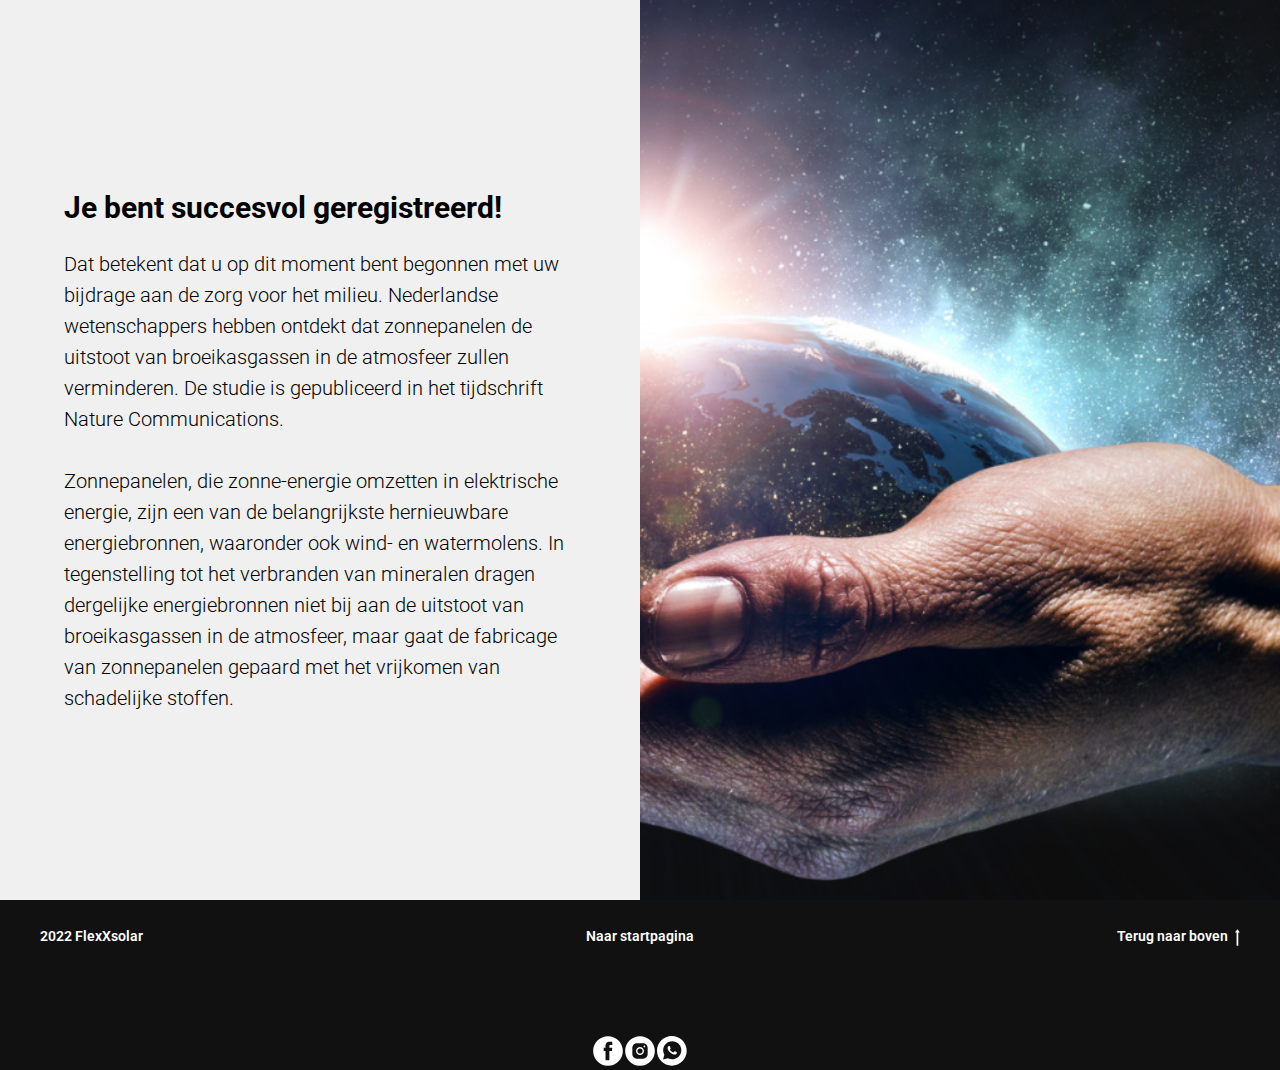
==== commit cfd16848: "Add files via upload" ====
--- a/registration.html
+++ b/registration.html
@@ -1,2 +1,2 @@
 <!DOCTYPE html><html> <head><meta charset="utf-8" /><meta http-equiv="Content-Type" content="text/html; charset=utf-8" /><meta name="viewport" content="width=device-width, initial-scale=1.0" /><!--metatextblock--><title>Blank page</title><meta property="og:url" content="registration.html" /><meta property="og:title" content="Blank page" /><meta property="og:description" content="" /><meta property="og:type" content="website" /><meta property="og:image" content="images/tild3361-6536-4137-a132-383437633136__-__resize__504x__noroot.png" /><link rel="canonical" href="registration.html"><!--/metatextblock--><meta property="fb:app_id" content="257953674358265" /><meta name="format-detection" content="telephone=no" /><meta http-equiv="x-dns-prefetch-control" content="on"><link rel="dns-prefetch" href="https://ws.tildacdn.com"><link rel="shortcut icon" href="images/tildafavicon.ico" type="image/x-icon" /><!-- Assets --><link rel="stylesheet" href="css/tilda-grid-3.0.min.css" type="text/css" media="all" /><link rel="stylesheet" href="css/tilda-blocks-2.14.css?t=1643834799" type="text/css" media="all" /><link rel="preconnect" href="https://fonts.gstatic.com"><link href="https://fonts.googleapis.com/css2?family=Roboto:wght@300;400;500;700&subset=latin,cyrillic" rel="stylesheet"><link rel="stylesheet" href="css/tilda-animation-1.0.min.css" type="text/css" media="all" /><script src="js/jquery-1.10.2.min.js"></script><script src="js/tilda-scripts-3.0.min.js"></script><script src="js/tilda-blocks-2.7.js?t=1643834799"></script><script src="js/lazyload-1.3.min.js" charset="utf-8" async></script><script src="js/tilda-animation-1.0.min.js" charset="utf-8" async></script><script src="js/tilda-cover-1.0.min.js" charset="utf-8" async></script><script src="js/tilda-events-1.0.min.js" charset="utf-8" async></script><html lang="nl"><script type="text/javascript">window.dataLayer = window.dataLayer || [];</script><script type="text/javascript">if((/bot|google|yandex|baidu|bing|msn|duckduckbot|teoma|slurp|crawler|spider|robot|crawling|facebook/i.test(navigator.userAgent))===false && typeof(sessionStorage)!='undefined' && sessionStorage.getItem('visited')!=='y'){	var style=document.createElement('style');	style.type='text/css';	style.innerHTML='@media screen and (min-width: 980px) {.t-records {opacity: 0;}.t-records_animated {-webkit-transition: opacity ease-in-out .2s;-moz-transition: opacity ease-in-out .2s;-o-transition: opacity ease-in-out .2s;transition: opacity ease-in-out .2s;}.t-records.t-records_visible {opacity: 1;}}';	document.getElementsByTagName('head')[0].appendChild(style);	$(document).ready(function() {	$('.t-records').addClass('t-records_animated');	setTimeout(function(){ $('.t-records').addClass('t-records_visible'); sessionStorage.setItem('visited','y');	},400);	});
-}</script></head><body class="t-body" style="margin:0;"><!--allrecords--><div id="allrecords" data-tilda-export="yes" class="t-records" data-hook="blocks-collection-content-node" data-tilda-project-id="4938177" data-tilda-page-id="registration" data-tilda-formskey="6434f5f4c13a2fb3610cf78594938177" data-tilda-lazy="yes" data-tilda-project-headcode="yes"><div id="rec407345832" class="r t-rec" style=" " data-animationappear="off" data-record-type="246" ><!-- T218 --><div class="t218"> <div class="t218__blockimgmobile t218__blockimgmobile_padding-0" style="display:none;background-color:#f0f0f0;"><img src="images/tild3361-6536-4137-a132-383437633136__-__empty__noroot.png" data-original="images/tild3361-6536-4137-a132-383437633136__noroot.png" class="t218__imgmobile t-img" ></div> <table class="t218__blocktable" style="height:100vh;background-color:#f0f0f0;" data-height-correct-vh="yes"> <tr> <td class="t218__blocktext"> <div class="t218__textwrapper"> <div class="t218__descrfield t-descr t-descr_xxxl" style=" " field="title"><strong>Je bent succesvol geregistreerd!</strong></div> <div class="t218__textfield t-text t-text_md" style=" " field="text">Dat betekent dat u op dit moment bent begonnen met uw bijdrage aan de zorg voor het milieu. Nederlandse wetenschappers hebben ontdekt dat zonnepanelen de uitstoot van broeikasgassen in de atmosfeer zullen verminderen. De studie is gepubliceerd in het tijdschrift Nature Communications.<br /><br />Zonnepanelen, die zonne-energie omzetten in elektrische energie, zijn een van de belangrijkste hernieuwbare energiebronnen, waaronder ook wind- en watermolens. In tegenstelling tot het verbranden van mineralen dragen dergelijke energiebronnen niet bij aan de uitstoot van broeikasgassen in de atmosfeer, maar gaat de fabricage van zonnepanelen gepaard met het vrijkomen van schadelijke stoffen.</div> </div> </td> <meta itemprop="image" content="images/tild3361-6536-4137-a132-383437633136__noroot.png"> <td class="t218__blockimg t-bgimg" bgimgfiled="img" data-original="images/tild3361-6536-4137-a132-383437633136__noroot.png" style="background-image:url('images/tild3361-6536-4137-a132-383437633136__-__resizeb__20x__noroot.png');"></td> </tr> </table></div></div><div id="rec407351885" class="r t-rec t-rec_pb_60" style="padding-bottom:60px;background-color:#111111; " data-animationappear="off" data-record-type="389" data-bg-color="#111111"><!-- T389 --><div class="t389" id="t-footer_407351885"> <div class="t389__maincontainer" style="height: 70px;"> <div class="t389__content"> <div class="t389__col t389__col_hiddenmobile"> <div class="t389__typo t389__copyright t-name t-name_xs" field="text" style="color: #ffffff;"> 2022 FlexXsolar </div> </div> <div class="t389__col t389__col_center t-align_center"> <div class="t389__centercontainer"> <ul class="t389__list"> <li class="t389__list_item t-name t-name_xs"><a class="t389__typo" style="color: #ffffff;" href="/" data-menu-item-number="1">Naar startpagina</a></li> </ul> </div> </div> <div class="t389__col t389__col_mobile"> <div class="t389__typo t389__copyright t-name t-name_xs" field="text" style="color: #ffffff;"> 2022 FlexXsolar </div> </div> <div class="t389__col"> <div class="t389__scroll t-align_right"> <a class="t389__typo t-name t-name_xs t389_scrolltop" style="color: #ffffff;" href="javascript:t389_scrollToTop();"> Terug naar boven <span class="t389__icon"> <svg width="5" height="17" viewBox="0 0 6 20"> <path fill="#ffffff" d="M5.78 3.85L3.12.28c-.14-.14-.3-.14-.43 0L.03 3.85c-.14.13-.08.27.13.27h1.72V20h2.06V4.12h1.72c.15 0 .22-.07.19-.17a.26.26 0 00-.07-.1z" fill-rule="evenodd"/> </svg> </span> </a> </div> </div> </div> </div></div></div><div id="rec407358016" class="r t-rec t-rec_pt_0 t-rec_pb_0" style="padding-top:0px;padding-bottom:0px;background-color:#111111; " data-animationappear="off" data-record-type="452" data-bg-color="#111111"><!-- T452 --><div class="t452" id="t-footer_407358016"><div class="t452__maincontainer" style="height: 5px;"><div class="t452__content"><div class="t452__col t452__col_hiddenmobile"><div class="t452__typo t452__copyright t-name t-name_xs" field="text" style="color: #ffffff;"></div></div><div class="t452__col t452__col_center t-align_center"><div class="t452__right_social_links"><div class="t452__right_social_links_wrap"><div class="t452__right_social_links_item"><a href="https://www.facebook.com/FlexXsolar/" target="_blank"><svg style="fill:#ffffff;" version="1.1" id="Layer_1" xmlns="http://www.w3.org/2000/svg" xmlns:xlink="http://www.w3.org/1999/xlink" x="0px" y="0px" width="30px" height="30px" viewBox="0 0 48 48" enable-background="new 0 0 48 48" xml:space="preserve"><desc>Facebook</desc><path d="M47.761,24c0,13.121-10.638,23.76-23.758,23.76C10.877,47.76,0.239,37.121,0.239,24c0-13.124,10.638-23.76,23.764-23.76 C37.123,0.24,47.761,10.876,47.761,24 M20.033,38.85H26.2V24.01h4.163l0.539-5.242H26.2v-3.083c0-1.156,0.769-1.427,1.308-1.427 h3.318V9.168L26.258,9.15c-5.072,0-6.225,3.796-6.225,6.224v3.394H17.1v5.242h2.933V38.85z"/></svg></a></div><div class="t452__right_social_links_item"><a href="https://www.instagram.com/flexxsolar_/?utm_medium=copy_link" target="_blank"><svg style="fill:#ffffff;" width="30px" height="30px" viewBox="0 0 30 30" xmlns="http://www.w3.org/2000/svg" xmlns:xlink="http://www.w3.org/1999/xlink"><desc>Instagram</desc><path d="M15,11.014 C12.801,11.014 11.015,12.797 11.015,15 C11.015,17.202 12.802,18.987 15,18.987 C17.199,18.987 18.987,17.202 18.987,15 C18.987,12.797 17.199,11.014 15,11.014 L15,11.014 Z M15,17.606 C13.556,17.606 12.393,16.439 12.393,15 C12.393,13.561 13.556,12.394 15,12.394 C16.429,12.394 17.607,13.561 17.607,15 C17.607,16.439 16.444,17.606 15,17.606 L15,17.606 Z"/><path d="M19.385,9.556 C18.872,9.556 18.465,9.964 18.465,10.477 C18.465,10.989 18.872,11.396 19.385,11.396 C19.898,11.396 20.306,10.989 20.306,10.477 C20.306,9.964 19.897,9.556 19.385,9.556 L19.385,9.556 Z"/><path d="M15.002,0.15 C6.798,0.15 0.149,6.797 0.149,15 C0.149,23.201 6.798,29.85 15.002,29.85 C23.201,29.85 29.852,23.202 29.852,15 C29.852,6.797 23.201,0.15 15.002,0.15 L15.002,0.15 Z M22.666,18.265 C22.666,20.688 20.687,22.666 18.25,22.666 L11.75,22.666 C9.312,22.666 7.333,20.687 7.333,18.28 L7.333,11.734 C7.333,9.312 9.311,7.334 11.75,7.334 L18.25,7.334 C20.688,7.334 22.666,9.312 22.666,11.734 L22.666,18.265 L22.666,18.265 Z"/></svg></a></div><div class="t452__right_social_links_item"><a href="https://web.whatsapp.com/send?phone=+316 20921938" target="_blank"><svg style="fill:#ffffff;" width="30px" height="30px" viewBox="0 0 99 99" version="1.1" xmlns="http://www.w3.org/2000/svg" xmlns:xlink="http://www.w3.org/1999/xlink"><desc>Whatsapp</desc> <path d="M63.892 53.114C63.143 52.739 59.462 50.928 58.775 50.678C58.089 50.428 57.589 50.303 57.09 51.053C56.591 51.803 55.156 53.489 54.719 53.989C54.282 54.489 53.845 54.551 53.097 54.176C52.348 53.801 49.935 53.011 47.075 50.459C44.849 48.473 43.346 46.021 42.909 45.272C42.472 44.522 42.862 44.117 43.237 43.744C43.574 43.408 43.986 42.869 44.36 42.432C44.734 41.995 44.859 41.682 45.109 41.183C45.359 40.683 45.234 40.246 45.047 39.871C44.86 39.496 43.362 35.81 42.738 34.311C42.13 32.851 41.513 33.049 41.053 33.026C40.617 33.004 40.117 33 39.618 33C39.119 33 38.308 33.187 37.621 33.937C36.935 34.687 35 36.498 35 40.184C35 43.87 37.683 47.431 38.058 47.93C38.432 48.43 43.338 55.993 50.85 59.237C52.637 60.009 54.031 60.469 55.119 60.814C56.913 61.384 58.545 61.304 59.836 61.111C61.275 60.896 64.266 59.3 64.89 57.551C65.514 55.802 65.514 54.302 65.327 53.99C65.14 53.677 64.641 53.489 63.892 53.114Z"/> <path fill-rule="evenodd" clip-rule="evenodd" d="M49 98C76.062 98 98 76.062 98 49C98 21.938 76.062 0 49 0C21.938 0 0 21.938 0 49C0 76.062 21.938 98 49 98ZM50.221 17C58.238 17.003 65.763 20.124 71.421 25.789C77.08 31.454 80.194 38.983 80.189 46.992C80.182 63.515 66.737 76.96 50.22 76.96H50.208C45.193 76.958 40.264 75.7 35.887 73.312L20 77.479L24.252 61.949C21.63 57.405 20.25 52.249 20.252 46.967C20.258 30.443 33.703 17 50.221 17Z"/></svg></a></div></div></div></div><div class="t452__col t452__col_mobile"><div class="t452__typo t452__copyright t-name t-name_xs" field="text" style="color: #ffffff;"></div></div><div class="t452__col"><div class="t452__scroll t-align_right"><a class="t452__typo t-name t-name_xs t452_scrolltop" style="color: #ffffff;" href="javascript:t452_scrollToTop();"></a></div></div></div></div></div></div></div><!--/allrecords--><!-- Tilda copyright. Don't remove this line --><div class="t-tildalabel " id="tildacopy" data-tilda-sign="4938177#25233215"><a href="https://tilda.cc/?upm=4938177" class="t-tildalabel__link"><div class="t-tildalabel__wrapper"><div class="t-tildalabel__txtleft">Made on </div><div class="t-tildalabel__wrapimg"><img src="images/tildacopy.png" class="t-tildalabel__img"></div><div class="t-tildalabel__txtright">Tilda</div></div></a></div><!-- Stat --><script type="text/javascript">if (! window.mainTracker) { window.mainTracker = 'tilda'; }	setTimeout(function(){	(function (d, w, k, o, g) { var n=d.getElementsByTagName(o)[0],s=d.createElement(o),f=function(){n.parentNode.insertBefore(s,n);}; s.type = "text/javascript"; s.async = true; s.key = k; s.id = "tildastatscript"; s.src=g; if (w.opera=="[object Opera]") {d.addEventListener("DOMContentLoaded", f, false);} else { f(); } })(document, window, 'c936b36c0a48d97303f5f441e2adf989','script','js/tilda-stat-1.0.min.js');	}, 2000);</script></body></html>+}</script></head><body class="t-body" style="margin:0;"><!--allrecords--><div id="allrecords" data-tilda-export="yes" class="t-records" data-hook="blocks-collection-content-node" data-tilda-project-id="4938177" data-tilda-page-id="registration" data-tilda-formskey="6434f5f4c13a2fb3610cf78594938177" data-tilda-lazy="yes" data-tilda-project-headcode="yes"><div id="rec407345832" class="r t-rec" style=" " data-animationappear="off" data-record-type="246" ><!-- T218 --><div class="t218"> <div class="t218__blockimgmobile t218__blockimgmobile_padding-0" style="display:none;background-color:#f0f0f0;"><img src="images/tild3361-6536-4137-a132-383437633136__-__empty__noroot.png" data-original="images/tild3361-6536-4137-a132-383437633136__noroot.png" class="t218__imgmobile t-img" ></div> <table class="t218__blocktable" style="height:100vh;background-color:#f0f0f0;" data-height-correct-vh="yes"> <tr> <td class="t218__blocktext"> <div class="t218__textwrapper"> <div class="t218__descrfield t-descr t-descr_xxxl" style=" " field="title"><strong>Je bent succesvol geregistreerd!</strong></div> <div class="t218__textfield t-text t-text_md" style=" " field="text">Dat betekent dat u op dit moment bent begonnen met uw bijdrage aan de zorg voor het milieu. Nederlandse wetenschappers hebben ontdekt dat zonnepanelen de uitstoot van broeikasgassen in de atmosfeer zullen verminderen. De studie is gepubliceerd in het tijdschrift Nature Communications.<br /><br />Zonnepanelen, die zonne-energie omzetten in elektrische energie, zijn een van de belangrijkste hernieuwbare energiebronnen, waaronder ook wind- en watermolens. In tegenstelling tot het verbranden van mineralen dragen dergelijke energiebronnen niet bij aan de uitstoot van broeikasgassen in de atmosfeer, maar gaat de fabricage van zonnepanelen gepaard met het vrijkomen van schadelijke stoffen.</div> </div> </td> <meta itemprop="image" content="images/tild3361-6536-4137-a132-383437633136__noroot.png"> <td class="t218__blockimg t-bgimg" bgimgfiled="img" data-original="images/tild3361-6536-4137-a132-383437633136__noroot.png" style="background-image:url('images/tild3361-6536-4137-a132-383437633136__-__resizeb__20x__noroot.png');"></td> </tr> </table></div></div><div id="rec407351885" class="r t-rec t-rec_pb_60" style="padding-bottom:60px;background-color:#111111; " data-animationappear="off" data-record-type="389" data-bg-color="#111111"><!-- T389 --><div class="t389" id="t-footer_407351885"> <div class="t389__maincontainer" style="height: 70px;"> <div class="t389__content"> <div class="t389__col t389__col_hiddenmobile"> <div class="t389__typo t389__copyright t-name t-name_xs" field="text" style="color: #ffffff;"> 2022 FlexXsolar </div> </div> <div class="t389__col t389__col_center t-align_center"> <div class="t389__centercontainer"> <ul class="t389__list"> <li class="t389__list_item t-name t-name_xs"><a class="t389__typo" style="color: #ffffff;" href="/" data-menu-item-number="1">Naar startpagina</a></li> </ul> </div> </div> <div class="t389__col t389__col_mobile"> <div class="t389__typo t389__copyright t-name t-name_xs" field="text" style="color: #ffffff;"> 2022 FlexXsolar </div> </div> <div class="t389__col"> <div class="t389__scroll t-align_right"> <a class="t389__typo t-name t-name_xs t389_scrolltop" style="color: #ffffff;" href="javascript:t389_scrollToTop();"> Terug naar boven <span class="t389__icon"> <svg width="5" height="17" viewBox="0 0 6 20"> <path fill="#ffffff" d="M5.78 3.85L3.12.28c-.14-.14-.3-.14-.43 0L.03 3.85c-.14.13-.08.27.13.27h1.72V20h2.06V4.12h1.72c.15 0 .22-.07.19-.17a.26.26 0 00-.07-.1z" fill-rule="evenodd"/> </svg> </span> </a> </div> </div> </div> </div></div></div><div id="rec407358016" class="r t-rec t-rec_pt_0 t-rec_pb_0" style="padding-top:0px;padding-bottom:0px;background-color:#111111; " data-animationappear="off" data-record-type="452" data-bg-color="#111111"><!-- T452 --><div class="t452" id="t-footer_407358016"><div class="t452__maincontainer" style="height: 5px;"><div class="t452__content"><div class="t452__col t452__col_hiddenmobile"><div class="t452__typo t452__copyright t-name t-name_xs" field="text" style="color: #ffffff;"></div></div><div class="t452__col t452__col_center t-align_center"><div class="t452__right_social_links"><div class="t452__right_social_links_wrap"><div class="t452__right_social_links_item"><a href="https://www.facebook.com/FlexXsolar/" target="_blank"><svg style="fill:#ffffff;" version="1.1" id="Layer_1" xmlns="http://www.w3.org/2000/svg" xmlns:xlink="http://www.w3.org/1999/xlink" x="0px" y="0px" width="30px" height="30px" viewBox="0 0 48 48" enable-background="new 0 0 48 48" xml:space="preserve"><desc>Facebook</desc><path d="M47.761,24c0,13.121-10.638,23.76-23.758,23.76C10.877,47.76,0.239,37.121,0.239,24c0-13.124,10.638-23.76,23.764-23.76 C37.123,0.24,47.761,10.876,47.761,24 M20.033,38.85H26.2V24.01h4.163l0.539-5.242H26.2v-3.083c0-1.156,0.769-1.427,1.308-1.427 h3.318V9.168L26.258,9.15c-5.072,0-6.225,3.796-6.225,6.224v3.394H17.1v5.242h2.933V38.85z"/></svg></a></div><div class="t452__right_social_links_item"><a href="https://www.instagram.com/flexxsolar_/?utm_medium=copy_link" target="_blank"><svg style="fill:#ffffff;" width="30px" height="30px" viewBox="0 0 30 30" xmlns="http://www.w3.org/2000/svg" xmlns:xlink="http://www.w3.org/1999/xlink"><desc>Instagram</desc><path d="M15,11.014 C12.801,11.014 11.015,12.797 11.015,15 C11.015,17.202 12.802,18.987 15,18.987 C17.199,18.987 18.987,17.202 18.987,15 C18.987,12.797 17.199,11.014 15,11.014 L15,11.014 Z M15,17.606 C13.556,17.606 12.393,16.439 12.393,15 C12.393,13.561 13.556,12.394 15,12.394 C16.429,12.394 17.607,13.561 17.607,15 C17.607,16.439 16.444,17.606 15,17.606 L15,17.606 Z"/><path d="M19.385,9.556 C18.872,9.556 18.465,9.964 18.465,10.477 C18.465,10.989 18.872,11.396 19.385,11.396 C19.898,11.396 20.306,10.989 20.306,10.477 C20.306,9.964 19.897,9.556 19.385,9.556 L19.385,9.556 Z"/><path d="M15.002,0.15 C6.798,0.15 0.149,6.797 0.149,15 C0.149,23.201 6.798,29.85 15.002,29.85 C23.201,29.85 29.852,23.202 29.852,15 C29.852,6.797 23.201,0.15 15.002,0.15 L15.002,0.15 Z M22.666,18.265 C22.666,20.688 20.687,22.666 18.25,22.666 L11.75,22.666 C9.312,22.666 7.333,20.687 7.333,18.28 L7.333,11.734 C7.333,9.312 9.311,7.334 11.75,7.334 L18.25,7.334 C20.688,7.334 22.666,9.312 22.666,11.734 L22.666,18.265 L22.666,18.265 Z"/></svg></a></div><div class="t452__right_social_links_item"><a href="https://web.whatsapp.com/send?phone=+316 20921938" target="_blank"><svg style="fill:#ffffff;" width="30px" height="30px" viewBox="0 0 99 99" version="1.1" xmlns="http://www.w3.org/2000/svg" xmlns:xlink="http://www.w3.org/1999/xlink"><desc>Whatsapp</desc> <path d="M63.892 53.114C63.143 52.739 59.462 50.928 58.775 50.678C58.089 50.428 57.589 50.303 57.09 51.053C56.591 51.803 55.156 53.489 54.719 53.989C54.282 54.489 53.845 54.551 53.097 54.176C52.348 53.801 49.935 53.011 47.075 50.459C44.849 48.473 43.346 46.021 42.909 45.272C42.472 44.522 42.862 44.117 43.237 43.744C43.574 43.408 43.986 42.869 44.36 42.432C44.734 41.995 44.859 41.682 45.109 41.183C45.359 40.683 45.234 40.246 45.047 39.871C44.86 39.496 43.362 35.81 42.738 34.311C42.13 32.851 41.513 33.049 41.053 33.026C40.617 33.004 40.117 33 39.618 33C39.119 33 38.308 33.187 37.621 33.937C36.935 34.687 35 36.498 35 40.184C35 43.87 37.683 47.431 38.058 47.93C38.432 48.43 43.338 55.993 50.85 59.237C52.637 60.009 54.031 60.469 55.119 60.814C56.913 61.384 58.545 61.304 59.836 61.111C61.275 60.896 64.266 59.3 64.89 57.551C65.514 55.802 65.514 54.302 65.327 53.99C65.14 53.677 64.641 53.489 63.892 53.114Z"/> <path fill-rule="evenodd" clip-rule="evenodd" d="M49 98C76.062 98 98 76.062 98 49C98 21.938 76.062 0 49 0C21.938 0 0 21.938 0 49C0 76.062 21.938 98 49 98ZM50.221 17C58.238 17.003 65.763 20.124 71.421 25.789C77.08 31.454 80.194 38.983 80.189 46.992C80.182 63.515 66.737 76.96 50.22 76.96H50.208C45.193 76.958 40.264 75.7 35.887 73.312L20 77.479L24.252 61.949C21.63 57.405 20.25 52.249 20.252 46.967C20.258 30.443 33.703 17 50.221 17Z"/></svg></a></div></div></div></div><div class="t452__col t452__col_mobile"><div class="t452__typo t452__copyright t-name t-name_xs" field="text" style="color: #ffffff;"></div></div><div class="t452__col"><div class="t452__scroll t-align_right"><a class="t452__typo t-name t-name_xs t452_scrolltop" style="color: #ffffff;" href="javascript:t452_scrollToTop();"></a></div></div></div></div></div></div></div><!--/allrecords--></body></html>